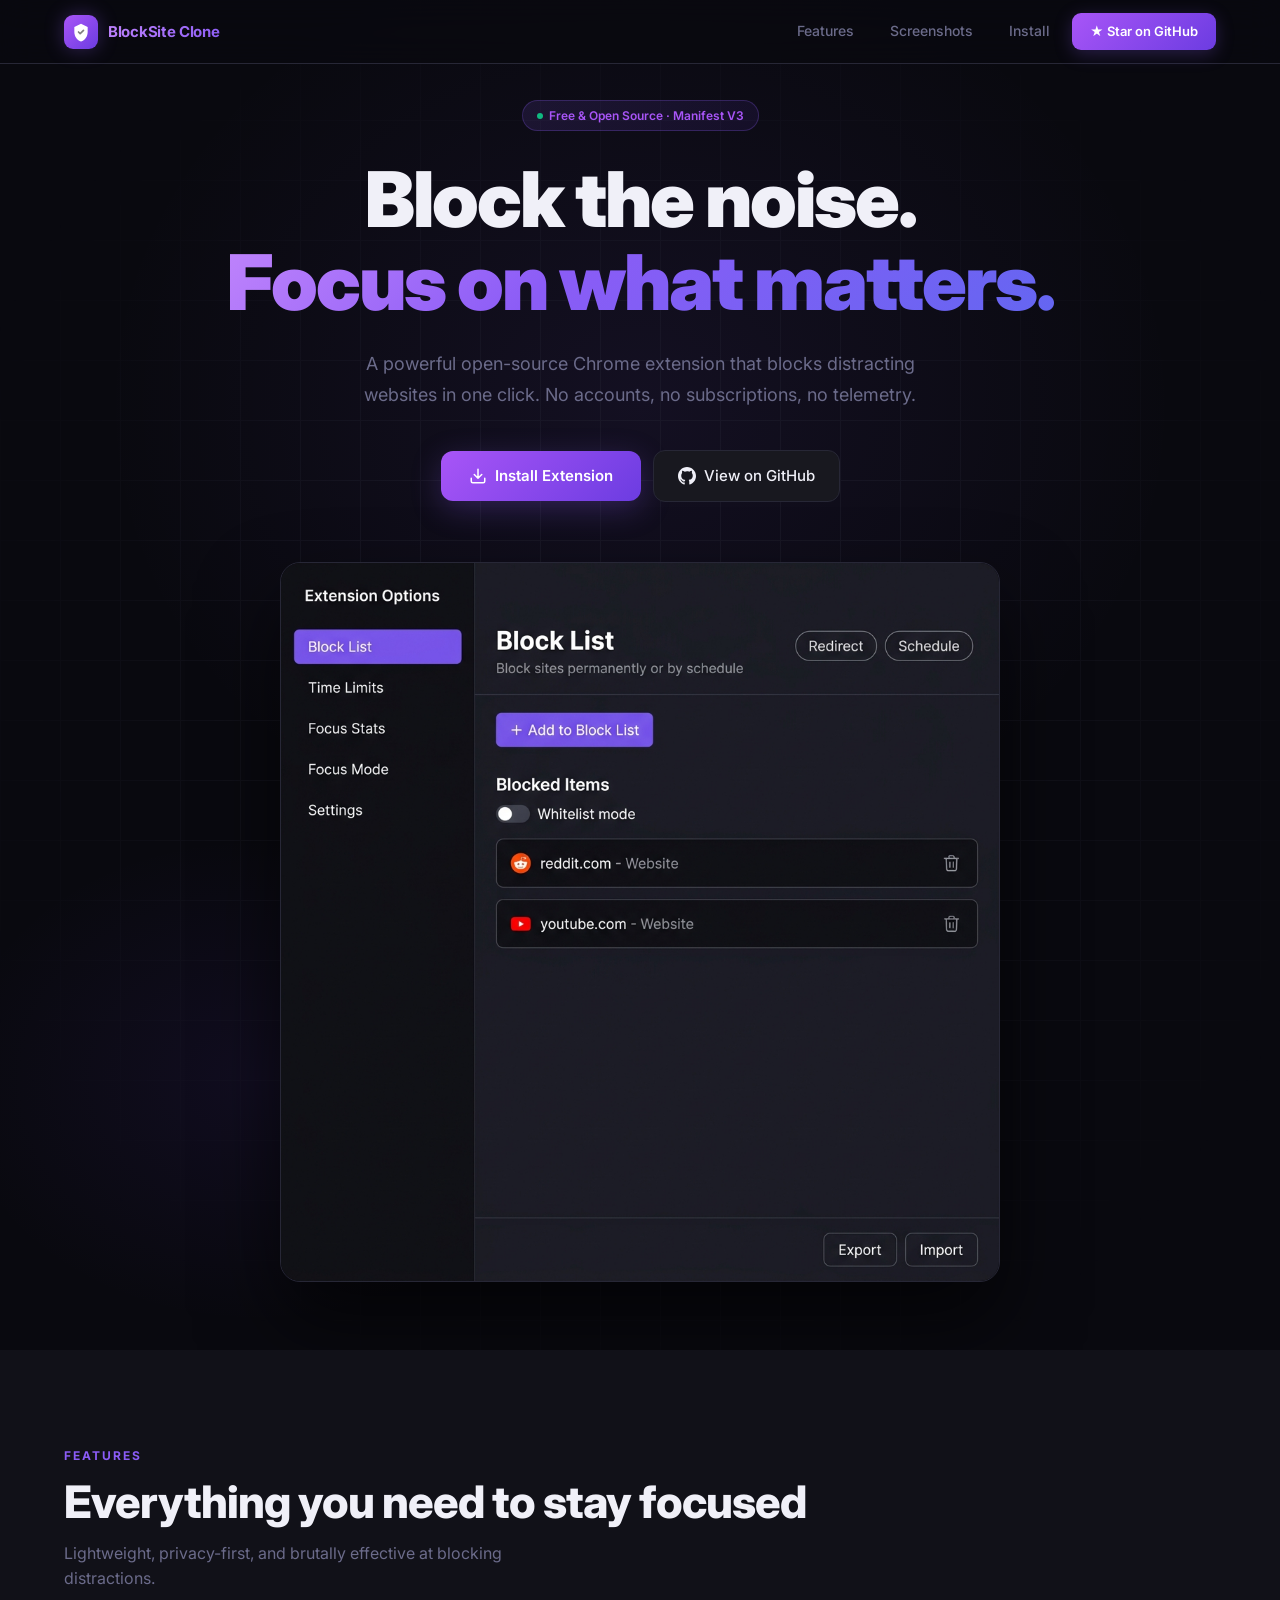
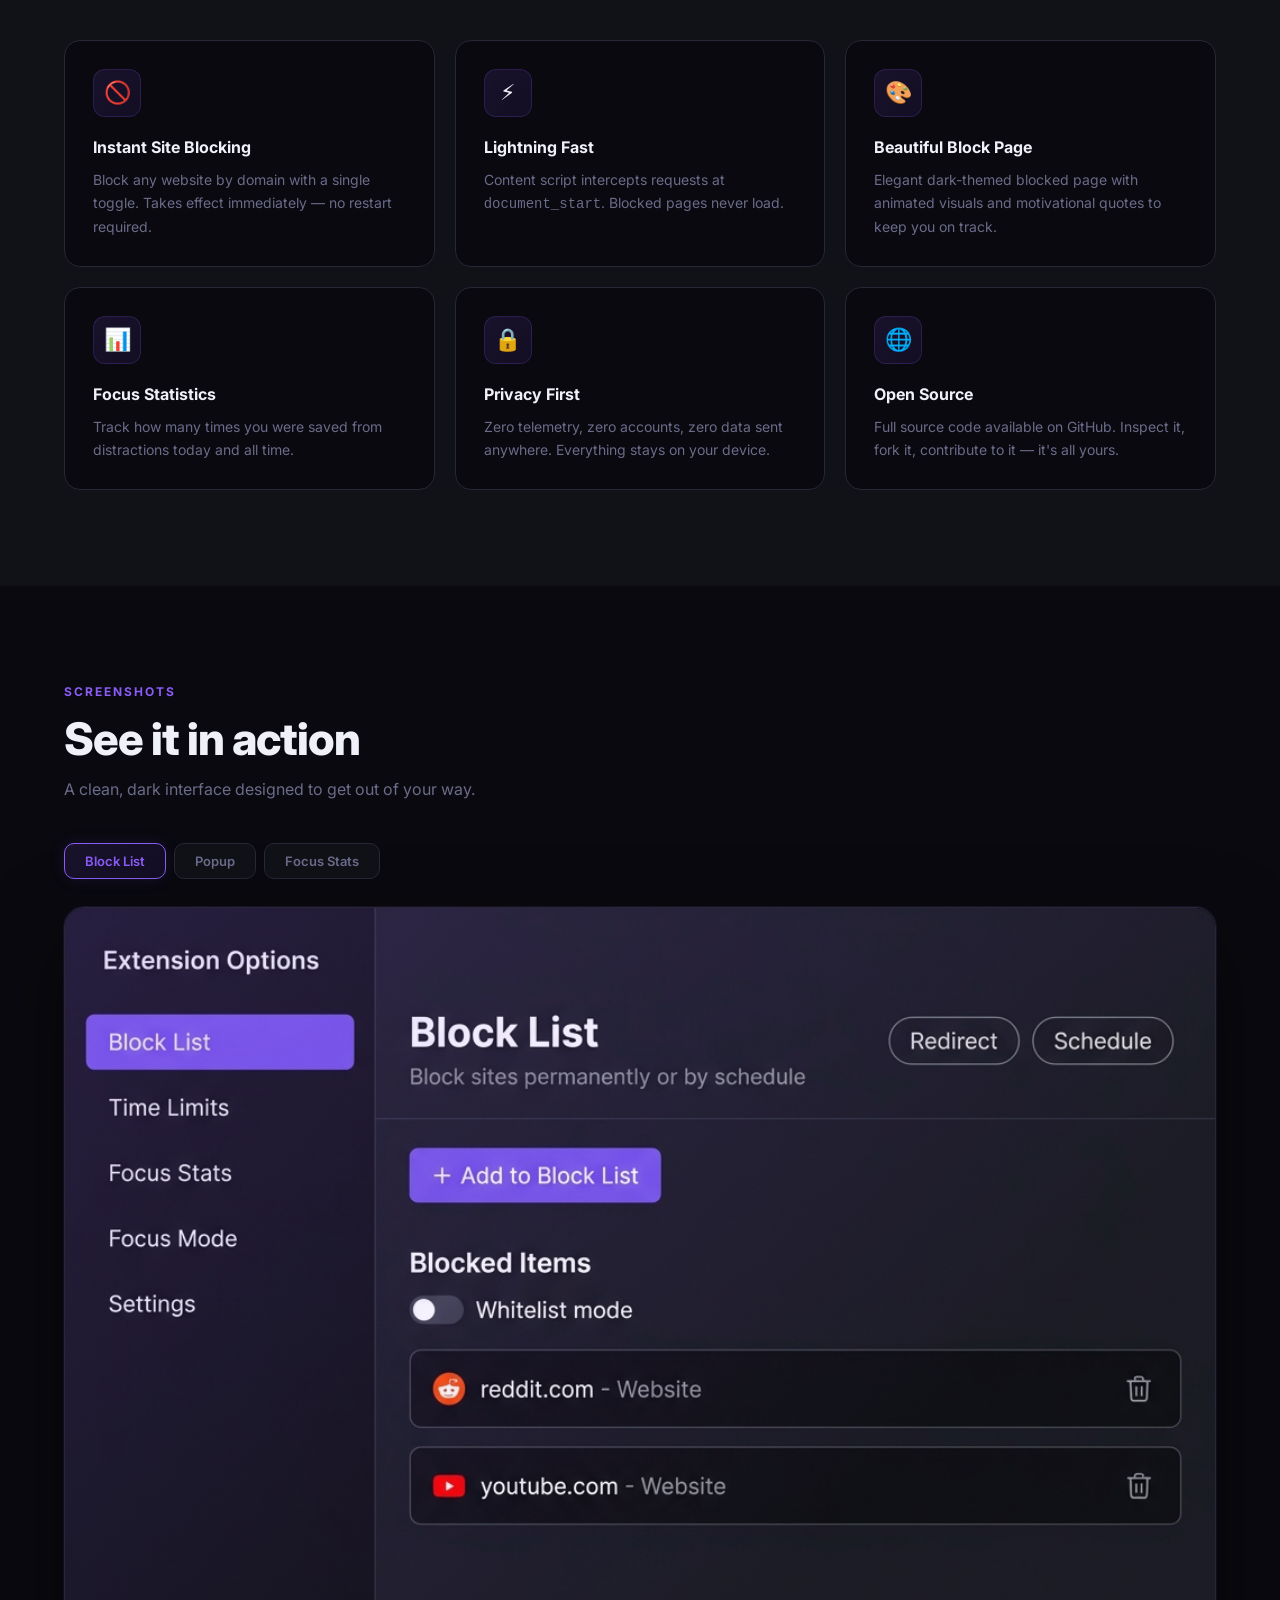
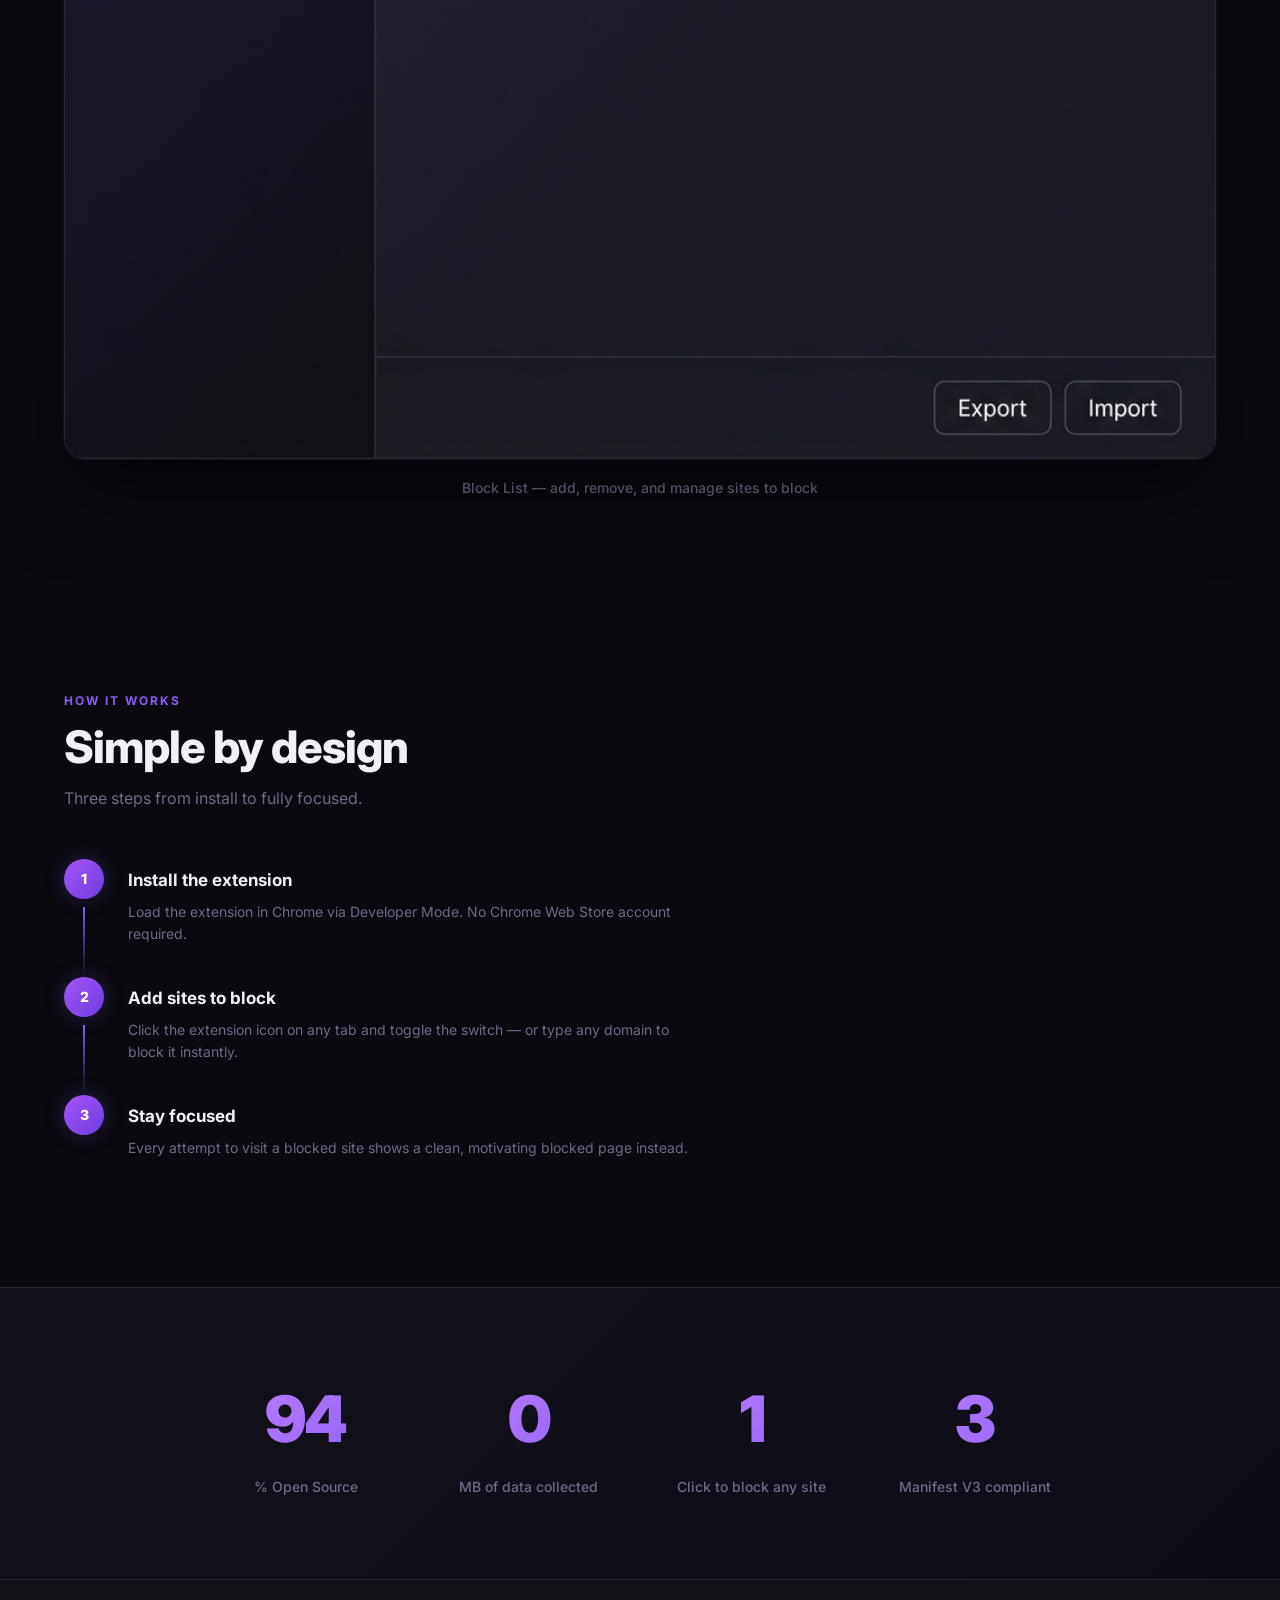
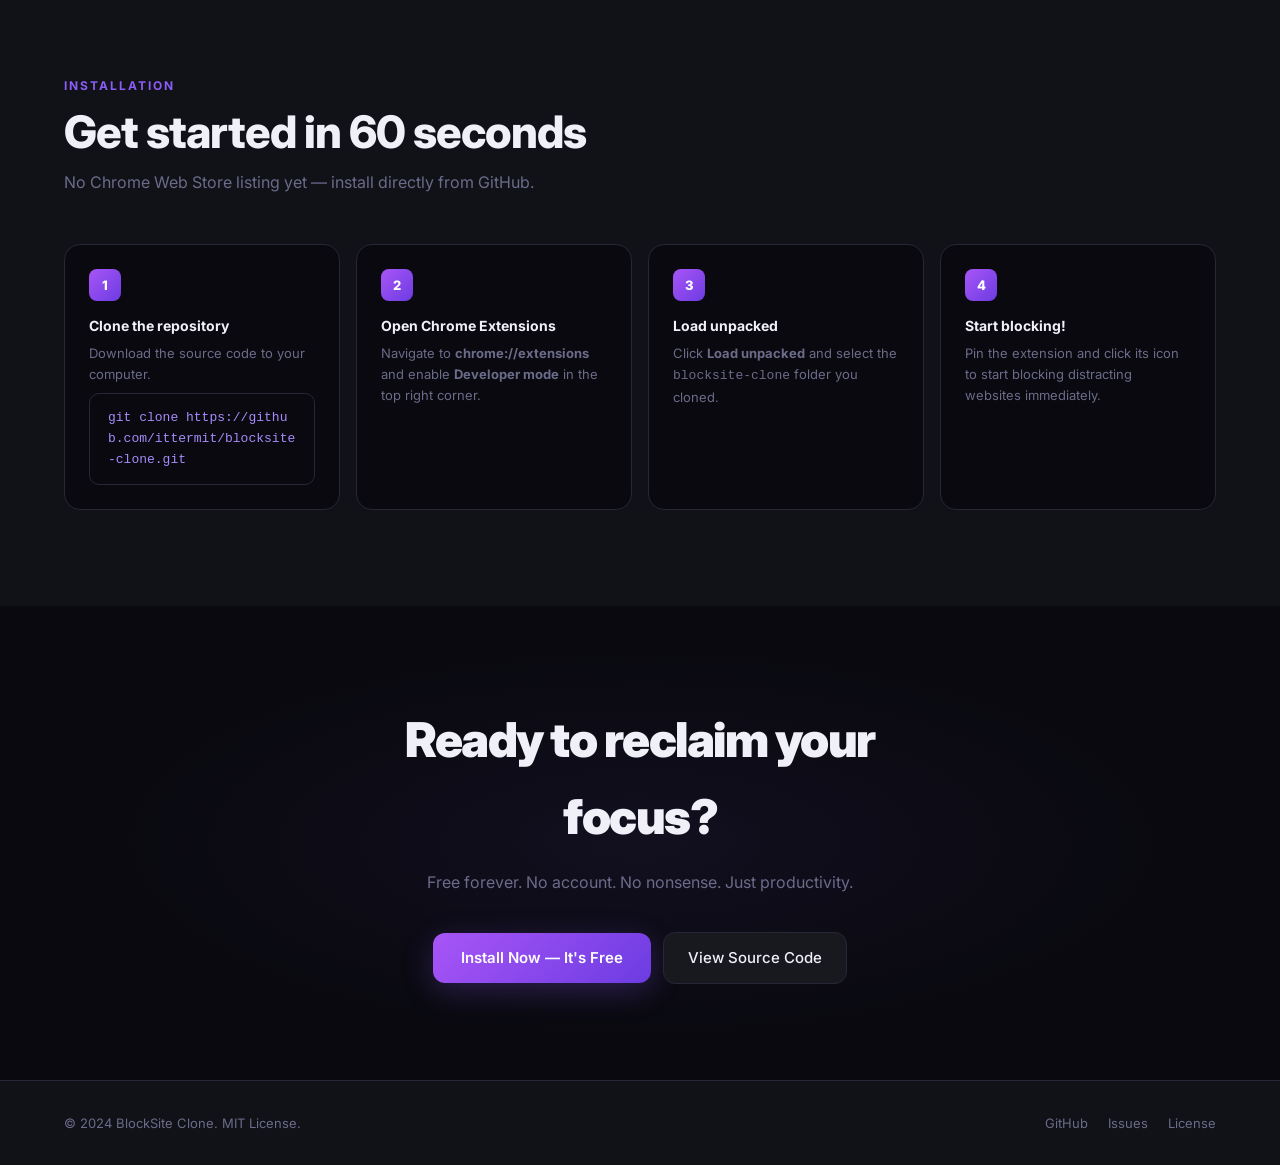
==== docs/index.html @ abb97d42 "feat: initial BlockSite clone — MVP extension + GitHub Pages landing" ====
<!DOCTYPE html>
<html lang="en">
<head>
  <meta charset="UTF-8" />
  <meta name="viewport" content="width=device-width, initial-scale=1.0" />

  <!-- SEO -->
  <title>BlockSite Clone — Free Open-Source Site Blocker for Chrome</title>
  <meta name="description" content="BlockSite Clone is a free, open-source Chrome extension that blocks distracting websites to boost your focus and productivity. No account needed." />
  <meta name="keywords" content="site blocker, chrome extension, productivity, block websites, focus, open source" />
  <meta name="author" content="blocksite-clone" />

  <!-- Open Graph -->
  <meta property="og:title" content="BlockSite Clone — Free Chrome Extension" />
  <meta property="og:description" content="Block distracting websites with one click. Free &amp; open-source Chrome extension." />
  <meta property="og:image" content="hero.png" />
  <meta property="og:type" content="website" />

  <!-- Fonts -->
  <link rel="preconnect" href="https://fonts.googleapis.com" />
  <link href="https://fonts.googleapis.com/css2?family=Inter:wght@300;400;500;600;700;800;900&display=swap" rel="stylesheet" />

  <style>
    /* ── Reset & Variables ──────────────────────────────── */
    *, *::before, *::after { box-sizing: border-box; margin: 0; padding: 0; }

    :root {
      --bg:       #09090f;
      --surface:  #111118;
      --surface2: #18181f;
      --border:   #272736;
      --accent:   #8b5cf6;
      --accent2:  #6C3CE1;
      --accent3:  #a855f7;
      --danger:   #f43f5e;
      --success:  #10b981;
      --text:     #f0f0f8;
      --muted:    #6b6b8a;
      --radius:   16px;
    }

    html { scroll-behavior: smooth; }

    body {
      font-family: 'Inter', system-ui, sans-serif;
      background: var(--bg);
      color: var(--text);
      line-height: 1.6;
      overflow-x: hidden;
    }

    /* ── Nav ────────────────────────────────────────────── */
    nav {
      position: fixed; top: 0; left: 0; right: 0; z-index: 100;
      display: flex; align-items: center; justify-content: space-between;
      padding: 0 5%;
      height: 64px;
      background: rgba(9, 9, 15, 0.8);
      backdrop-filter: blur(16px);
      border-bottom: 1px solid var(--border);
    }

    .nav-logo {
      display: flex; align-items: center; gap: 10px;
      text-decoration: none; color: var(--text);
    }

    .nav-logo-icon {
      width: 34px; height: 34px;
      background: linear-gradient(135deg, var(--accent3), var(--accent2));
      border-radius: 9px;
      display: flex; align-items: center; justify-content: center;
      box-shadow: 0 0 20px #8b5cf650;
    }

    .nav-logo span {
      font-size: 15px; font-weight: 700; letter-spacing: -0.3px;
      background: linear-gradient(135deg, #c084fc, #8b5cf6);
      -webkit-background-clip: text; -webkit-text-fill-color: transparent;
    }

    .nav-links { display: flex; align-items: center; gap: 8px; }

    .nav-link {
      color: var(--muted); text-decoration: none; font-size: 14px;
      font-weight: 500; padding: 7px 14px; border-radius: 8px;
      transition: color .2s, background .2s;
    }
    .nav-link:hover { color: var(--text); background: var(--surface2); }

    .nav-cta {
      background: linear-gradient(135deg, var(--accent3), var(--accent2));
      color: white; text-decoration: none; font-size: 13px;
      font-weight: 600; padding: 8px 18px; border-radius: 9px;
      transition: opacity .2s, transform .15s;
      box-shadow: 0 4px 18px #8b5cf640;
    }
    .nav-cta:hover { opacity: 0.85; transform: translateY(-1px); }

    /* ── Hero ───────────────────────────────────────────── */
    .hero {
      min-height: 100vh;
      display: flex; flex-direction: column;
      align-items: center; justify-content: center;
      text-align: center;
      padding: 100px 5% 60px;
      position: relative;
      overflow: hidden;
    }

    /* Radial glow bg */
    .hero::before {
      content: '';
      position: absolute; inset: 0;
      background:
        radial-gradient(ellipse 60% 50% at 50% 30%, #8b5cf615 0%, transparent 70%),
        radial-gradient(ellipse 40% 30% at 20% 80%, #6C3CE115 0%, transparent 60%);
      pointer-events: none;
    }

    /* Animated grid lines */
    .hero-grid {
      position: absolute; inset: 0; pointer-events: none;
      background-image:
        linear-gradient(var(--border) 1px, transparent 1px),
        linear-gradient(90deg, var(--border) 1px, transparent 1px);
      background-size: 60px 60px;
      mask-image: radial-gradient(ellipse at center, black 30%, transparent 80%);
      opacity: 0.35;
    }

    .hero-badge {
      display: inline-flex; align-items: center; gap: 6px;
      background: linear-gradient(135deg, #8b5cf620, #6C3CE118);
      border: 1px solid #8b5cf640;
      color: var(--accent3); font-size: 12px; font-weight: 600;
      padding: 5px 14px; border-radius: 20px;
      margin-bottom: 28px;
      animation: fadeUp .6s ease both;
    }
    .hero-badge .dot {
      width: 6px; height: 6px; background: var(--success);
      border-radius: 50%; animation: pulse 2s infinite;
    }

    @keyframes pulse {
      0%, 100% { opacity: 1; }
      50% { opacity: 0.3; }
    }

    .hero h1 {
      font-size: clamp(2.8rem, 6vw, 5rem);
      font-weight: 900; line-height: 1.08;
      letter-spacing: -2px;
      animation: fadeUp .6s .1s ease both;
    }

    .hero h1 .gradient {
      background: linear-gradient(135deg, #c084fc 0%, #8b5cf6 40%, #6366f1 100%);
      -webkit-background-clip: text; -webkit-text-fill-color: transparent;
    }

    .hero-sub {
      max-width: 560px; margin: 24px auto 0;
      font-size: 18px; color: var(--muted); font-weight: 400;
      line-height: 1.7;
      animation: fadeUp .6s .2s ease both;
    }

    .hero-actions {
      display: flex; align-items: center; gap: 12px;
      margin-top: 40px; flex-wrap: wrap; justify-content: center;
      animation: fadeUp .6s .3s ease both;
    }

    .btn-primary {
      display: inline-flex; align-items: center; gap: 8px;
      background: linear-gradient(135deg, var(--accent3), var(--accent2));
      color: white; text-decoration: none; font-size: 15px;
      font-weight: 600; padding: 13px 28px; border-radius: 12px;
      box-shadow: 0 8px 30px #8b5cf640;
      transition: transform .2s, box-shadow .2s, opacity .2s;
    }
    .btn-primary:hover {
      transform: translateY(-2px);
      box-shadow: 0 12px 40px #8b5cf655;
    }

    .btn-secondary {
      display: inline-flex; align-items: center; gap: 8px;
      background: var(--surface2); border: 1px solid var(--border);
      color: var(--text); text-decoration: none; font-size: 15px;
      font-weight: 500; padding: 13px 24px; border-radius: 12px;
      transition: border-color .2s, background .2s;
    }
    .btn-secondary:hover { border-color: var(--accent); background: #8b5cf610; }

    .hero-img-wrap {
      margin-top: 60px; position: relative;
      animation: fadeUp .7s .4s ease both;
      max-width: 720px; width: 100%;
    }

    .hero-img-glow {
      position: absolute; inset: -20px;
      background: radial-gradient(ellipse at center, #8b5cf625, transparent 70%);
      border-radius: 32px; filter: blur(20px);
    }

    .hero-img-wrap img {
      width: 100%; border-radius: 20px;
      border: 1px solid var(--border);
      position: relative; z-index: 1;
      box-shadow: 0 40px 80px rgba(0,0,0,0.6);
    }

    @keyframes fadeUp {
      from { opacity: 0; transform: translateY(20px); }
      to   { opacity: 1; transform: translateY(0); }
    }

    /* ── Section Base ───────────────────────────────────── */
    section { padding: 96px 5%; }
    .section-label {
      font-size: 12px; font-weight: 700; letter-spacing: 2px;
      text-transform: uppercase; color: var(--accent);
      margin-bottom: 12px;
    }
    .section-title {
      font-size: clamp(1.8rem, 3.5vw, 2.8rem);
      font-weight: 800; letter-spacing: -1px; line-height: 1.15;
    }
    .section-sub { font-size: 16px; color: var(--muted); margin-top: 12px; max-width: 520px; }

    /* ── Features ───────────────────────────────────────── */
    #features { background: var(--surface); }

    .features-grid {
      display: grid;
      grid-template-columns: repeat(auto-fit, minmax(280px, 1fr));
      gap: 20px; margin-top: 48px;
    }

    .feature-card {
      background: var(--bg);
      border: 1px solid var(--border);
      border-radius: var(--radius);
      padding: 28px;
      transition: border-color .3s, transform .2s, box-shadow .2s;
      cursor: default;
    }
    .feature-card:hover {
      border-color: var(--accent);
      transform: translateY(-4px);
      box-shadow: 0 16px 48px rgba(139, 92, 246, 0.12);
    }

    .feature-icon {
      width: 48px; height: 48px;
      background: linear-gradient(135deg, #8b5cf620, #6C3CE118);
      border: 1px solid #8b5cf630;
      border-radius: 12px;
      display: flex; align-items: center; justify-content: center;
      margin-bottom: 18px; font-size: 22px;
    }

    .feature-title { font-size: 16px; font-weight: 700; margin-bottom: 8px; }
    .feature-desc { font-size: 14px; color: var(--muted); line-height: 1.65; }

    /* ── How it works ───────────────────────────────────── */
    #how-it-works { background: var(--bg); }

    .steps { display: flex; flex-direction: column; gap: 0; margin-top: 48px; max-width: 640px; }

    .step {
      display: flex; gap: 24px; align-items: flex-start;
      padding-bottom: 32px; position: relative;
    }
    .step:not(:last-child)::after {
      content: '';
      position: absolute; left: 19px; top: 48px;
      width: 2px; bottom: 0;
      background: linear-gradient(to bottom, var(--accent), transparent);
    }

    .step-num {
      flex-shrink: 0;
      width: 40px; height: 40px;
      background: linear-gradient(135deg, var(--accent3), var(--accent2));
      border-radius: 50%;
      display: flex; align-items: center; justify-content: center;
      font-weight: 800; font-size: 14px; color: white;
      box-shadow: 0 0 20px #8b5cf640;
    }

    .step-content { padding-top: 8px; }
    .step-title { font-size: 17px; font-weight: 700; margin-bottom: 6px; }
    .step-desc { font-size: 14px; color: var(--muted); }

    /* ── Stats ──────────────────────────────────────────── */
    #stats {
      background: linear-gradient(135deg, #13111a, #0d0d18);
      border-top: 1px solid var(--border);
      border-bottom: 1px solid var(--border);
      padding: 80px 5%;
    }

    .stats-grid {
      display: grid; grid-template-columns: repeat(auto-fit, minmax(180px, 1fr));
      gap: 32px; max-width: 860px; margin: 0 auto; text-align: center;
    }

    .stat-num {
      font-size: clamp(2.5rem, 5vw, 4rem);
      font-weight: 900; letter-spacing: -2px;
      background: linear-gradient(135deg, #c084fc, #8b5cf6);
      -webkit-background-clip: text; -webkit-text-fill-color: transparent;
    }

    .stat-desc { font-size: 14px; color: var(--muted); margin-top: 6px; font-weight: 500; }

    /* ── Install ────────────────────────────────────────── */
    #install { background: var(--surface); }

    .install-steps {
      display: grid; grid-template-columns: repeat(auto-fit, minmax(220px, 1fr));
      gap: 16px; margin-top: 48px;
    }

    .install-card {
      background: var(--bg); border: 1px solid var(--border);
      border-radius: var(--radius); padding: 24px;
    }

    .install-num {
      display: inline-flex; align-items: center; justify-content: center;
      width: 32px; height: 32px;
      background: linear-gradient(135deg, var(--accent3), var(--accent2));
      border-radius: 8px; font-weight: 800; font-size: 13px;
      color: white; margin-bottom: 14px;
    }

    .install-title { font-size: 14px; font-weight: 700; margin-bottom: 6px; }
    .install-desc { font-size: 13px; color: var(--muted); line-height: 1.6; }

    .install-code {
      background: var(--bg); border: 1px solid var(--border);
      border-radius: 10px; padding: 14px 18px;
      font-family: 'Fira Code', 'Courier New', monospace;
      font-size: 13px; color: #a78bfa;
      margin-top: 8px; word-break: break-all;
    }

    /* ── CTA ────────────────────────────────────────────── */
    #cta {
      padding: 96px 5%;
      text-align: center;
      background: var(--bg);
      position: relative; overflow: hidden;
    }
    #cta::before {
      content: '';
      position: absolute; inset: 0;
      background: radial-gradient(ellipse 60% 60% at 50% 50%, #8b5cf612 0%, transparent 70%);
    }

    .cta-box {
      max-width: 600px; margin: 0 auto; position: relative;
    }

    .cta-box h2 {
      font-size: clamp(2rem, 4vw, 3rem);
      font-weight: 900; letter-spacing: -1.5px;
    }
    .cta-box p { font-size: 16px; color: var(--muted); margin-top: 14px; }
    .cta-box .hero-actions { margin-top: 36px; }

    /* ── Footer ─────────────────────────────────────────── */
    footer {
      background: var(--surface);
      border-top: 1px solid var(--border);
      padding: 32px 5%;
      display: flex; align-items: center; justify-content: space-between;
      flex-wrap: wrap; gap: 12px;
      font-size: 13px; color: var(--muted);
    }

    footer a { color: var(--muted); text-decoration: none; transition: color .2s; }
    footer a:hover { color: var(--accent); }

    .footer-links { display: flex; gap: 20px; }

    /* ── Screenshots ─────────────────────────────────────── */
    #screenshots { background: var(--bg); }

    .screenshots-tabs {
      display: flex; gap: 8px; margin-top: 40px; flex-wrap: wrap;
    }

    .tab-btn {
      background: var(--surface); border: 1px solid var(--border);
      color: var(--muted); font-size: 13px; font-weight: 600;
      padding: 9px 20px; border-radius: 10px;
      cursor: pointer; transition: all .2s; font-family: inherit;
    }
    .tab-btn:hover { border-color: var(--accent); color: var(--text); }
    .tab-btn.active {
      background: linear-gradient(135deg, #8b5cf620, #6C3CE118);
      border-color: var(--accent); color: var(--accent);
      box-shadow: 0 0 16px #8b5cf620;
    }

    .screenshots-viewer {
      margin-top: 28px; position: relative;
    }

    .screenshot-slide {
      display: none;
      animation: fadeIn .35s ease;
    }
    .screenshot-slide.active { display: block; }

    @keyframes fadeIn {
      from { opacity: 0; transform: scale(0.98); }
      to   { opacity: 1; transform: scale(1); }
    }

    .screenshot-frame {
      position: relative; border-radius: 20px;
      border: 1px solid var(--border);
      overflow: hidden;
      box-shadow: 0 32px 80px rgba(0,0,0,0.5), 0 0 0 1px #8b5cf620;
    }
    .screenshot-frame::before {
      content: '';
      position: absolute; inset: -1px;
      border-radius: 21px;
      background: linear-gradient(135deg, #8b5cf630, transparent 60%);
      pointer-events: none; z-index: 2;
    }
    .screenshot-frame img {
      width: 100%; display: block; border-radius: 20px;
    }

    .screenshot-caption {
      text-align: center; margin-top: 18px;
      font-size: 14px; color: var(--muted); font-weight: 500;
    }

    .screenshots-glow {
      position: absolute; inset: -40px;
      background: radial-gradient(ellipse at center, #8b5cf618, transparent 65%);
      pointer-events: none; border-radius: 40px; filter: blur(30px);
      z-index: -1;
    }

    /* ── Responsive ─────────────────────────────────────── */
    @media (max-width: 640px) {
      nav { padding: 0 4%; }
      .nav-links .nav-link { display: none; }
      section { padding: 64px 4%; }
    }
  </style>
</head>
<body>

  <!-- Navigation -->
  <nav>
    <a class="nav-logo" href="#">
      <div class="nav-logo-icon">
        <svg width="20" height="20" viewBox="0 0 24 24" fill="none">
          <path d="M12 2L4 6v6c0 5.25 3.5 10.15 8 11.35C16.5 22.15 20 17.25 20 12V6L12 2z" fill="white"/>
          <path d="M9 12l2 2 4-4" stroke="rgba(0,0,0,0.5)" stroke-width="2" stroke-linecap="round" stroke-linejoin="round"/>
        </svg>
      </div>
      <span>BlockSite Clone</span>
    </a>
    <div class="nav-links">
      <a class="nav-link" href="#features">Features</a>
      <a class="nav-link" href="#screenshots">Screenshots</a>
      <a class="nav-link" href="#install">Install</a>
      <a class="nav-cta" href="https://github.com/ittermit/blocksite-clone" target="_blank">
        ★ Star on GitHub
      </a>
    </div>
  </nav>

  <!-- Hero -->
  <section class="hero" id="home">
    <div class="hero-grid"></div>

    <div class="hero-badge">
      <span class="dot"></span>
      Free & Open Source · Manifest V3
    </div>

    <h1>
      Block the noise.<br/>
      <span class="gradient">Focus on what matters.</span>
    </h1>

    <p class="hero-sub">
      A powerful open-source Chrome extension that blocks distracting websites in one click.
      No accounts, no subscriptions, no telemetry.
    </p>

    <div class="hero-actions">
      <a class="btn-primary" href="#install">
        <svg width="18" height="18" viewBox="0 0 24 24" fill="none">
          <path d="M21 15v4a2 2 0 01-2 2H5a2 2 0 01-2-2v-4M7 10l5 5 5-5M12 15V3" stroke="currentColor" stroke-width="2" stroke-linecap="round" stroke-linejoin="round"/>
        </svg>
        Install Extension
      </a>
      <a class="btn-secondary" href="https://github.com/ittermit/blocksite-clone" target="_blank">
        <svg width="18" height="18" viewBox="0 0 24 24" fill="currentColor">
          <path d="M12 0C5.374 0 0 5.373 0 12c0 5.302 3.438 9.8 8.207 11.387.599.111.793-.261.793-.577v-2.234c-3.338.726-4.033-1.416-4.033-1.416-.546-1.387-1.333-1.756-1.333-1.756-1.089-.745.083-.729.083-.729 1.205.084 1.839 1.237 1.839 1.237 1.07 1.834 2.807 1.304 3.492.997.107-.775.418-1.305.762-1.604-2.665-.305-5.467-1.334-5.467-5.931 0-1.311.469-2.381 1.236-3.221-.124-.303-.535-1.524.117-3.176 0 0 1.008-.322 3.301 1.23A11.509 11.509 0 0112 5.803c1.02.005 2.047.138 3.006.404 2.291-1.552 3.297-1.23 3.297-1.23.653 1.653.242 2.874.118 3.176.77.84 1.235 1.911 1.235 3.221 0 4.609-2.807 5.624-5.479 5.921.43.372.823 1.102.823 2.222v3.293c0 .319.192.694.801.576C20.566 21.797 24 17.3 24 12c0-6.627-5.373-12-12-12z"/>
        </svg>
        View on GitHub
      </a>
    </div>

    <div class="hero-img-wrap">
      <div class="hero-img-glow"></div>
      <img src="screenshot_blocklist.png" alt="BlockSite Clone block list UI screenshot" />
    </div>
  </section>

  <!-- Features -->
  <section id="features">
    <div class="section-label">Features</div>
    <h2 class="section-title">Everything you need to stay focused</h2>
    <p class="section-sub">Lightweight, privacy-first, and brutally effective at blocking distractions.</p>

    <div class="features-grid">
      <div class="feature-card">
        <div class="feature-icon">🚫</div>
        <div class="feature-title">Instant Site Blocking</div>
        <div class="feature-desc">Block any website by domain with a single toggle. Takes effect immediately — no restart required.</div>
      </div>
      <div class="feature-card">
        <div class="feature-icon">⚡</div>
        <div class="feature-title">Lightning Fast</div>
        <div class="feature-desc">Content script intercepts requests at <code>document_start</code>. Blocked pages never load.</div>
      </div>
      <div class="feature-card">
        <div class="feature-icon">🎨</div>
        <div class="feature-title">Beautiful Block Page</div>
        <div class="feature-desc">Elegant dark-themed blocked page with animated visuals and motivational quotes to keep you on track.</div>
      </div>
      <div class="feature-card">
        <div class="feature-icon">📊</div>
        <div class="feature-title">Focus Statistics</div>
        <div class="feature-desc">Track how many times you were saved from distractions today and all time.</div>
      </div>
      <div class="feature-card">
        <div class="feature-icon">🔒</div>
        <div class="feature-title">Privacy First</div>
        <div class="feature-desc">Zero telemetry, zero accounts, zero data sent anywhere. Everything stays on your device.</div>
      </div>
      <div class="feature-card">
        <div class="feature-icon">🌐</div>
        <div class="feature-title">Open Source</div>
        <div class="feature-desc">Full source code available on GitHub. Inspect it, fork it, contribute to it — it's all yours.</div>
      </div>
    </div>
  </section>

  <!-- Screenshots -->
  <section id="screenshots">
    <div class="section-label">Screenshots</div>
    <h2 class="section-title">See it in action</h2>
    <p class="section-sub">A clean, dark interface designed to get out of your way.</p>

    <div class="screenshots-tabs">
      <button class="tab-btn active" data-tab="blocklist">Block List</button>
      <button class="tab-btn" data-tab="popup">Popup</button>
      <button class="tab-btn" data-tab="stats">Focus Stats</button>
    </div>

    <div class="screenshots-viewer">
      <div class="screenshots-glow"></div>

      <div class="screenshot-slide active" id="tab-blocklist">
        <div class="screenshot-frame">
          <img src="screenshot_blocklist.png" alt="Block List page — manage blocked websites" />
        </div>
        <p class="screenshot-caption">Block List — add, remove, and manage sites to block</p>
      </div>

      <div class="screenshot-slide" id="tab-popup">
        <div class="screenshot-frame">
          <img src="screenshot_popup.png" alt="Extension popup — quick toggle for current site" />
        </div>
        <p class="screenshot-caption">Popup — instantly block or unblock the current site</p>
      </div>

      <div class="screenshot-slide" id="tab-stats">
        <div class="screenshot-frame">
          <img src="screenshot_stats.png" alt="Focus Stats — see blocked attempts over time" />
        </div>
        <p class="screenshot-caption">Focus Stats — track how many distractions you've avoided</p>
      </div>
    </div>
  </section>

  <!-- How it works -->
  <section id="how-it-works">
    <div class="section-label">How it works</div>
    <h2 class="section-title">Simple by design</h2>
    <p class="section-sub">Three steps from install to fully focused.</p>

    <div class="steps">
      <div class="step">
        <div class="step-num">1</div>
        <div class="step-content">
          <div class="step-title">Install the extension</div>
          <div class="step-desc">Load the extension in Chrome via Developer Mode. No Chrome Web Store account required.</div>
        </div>
      </div>
      <div class="step">
        <div class="step-num">2</div>
        <div class="step-content">
          <div class="step-title">Add sites to block</div>
          <div class="step-desc">Click the extension icon on any tab and toggle the switch — or type any domain to block it instantly.</div>
        </div>
      </div>
      <div class="step">
        <div class="step-num">3</div>
        <div class="step-content">
          <div class="step-title">Stay focused</div>
          <div class="step-desc">Every attempt to visit a blocked site shows a clean, motivating blocked page instead.</div>
        </div>
      </div>
    </div>
  </section>

  <!-- Stats -->
  <section id="stats">
    <div class="stats-grid">
      <div>
        <div class="stat-num" data-target="100">0</div>
        <div class="stat-desc">% Open Source</div>
      </div>
      <div>
        <div class="stat-num" data-target="0">0</div>
        <div class="stat-desc">MB of data collected</div>
      </div>
      <div>
        <div class="stat-num" data-target="1">0</div>
        <div class="stat-desc">Click to block any site</div>
      </div>
      <div>
        <div class="stat-num" data-target="3">0</div>
        <div class="stat-desc">Manifest V3 compliant</div>
      </div>
    </div>
  </section>

  <!-- Install -->
  <section id="install">
    <div class="section-label">Installation</div>
    <h2 class="section-title">Get started in 60 seconds</h2>
    <p class="section-sub">No Chrome Web Store listing yet — install directly from GitHub.</p>

    <div class="install-steps">
      <div class="install-card">
        <div class="install-num">1</div>
        <div class="install-title">Clone the repository</div>
        <div class="install-desc">Download the source code to your computer.</div>
        <div class="install-code">git clone https://github.com/ittermit/blocksite-clone.git</div>
      </div>
      <div class="install-card">
        <div class="install-num">2</div>
        <div class="install-title">Open Chrome Extensions</div>
        <div class="install-desc">Navigate to <strong>chrome://extensions</strong> and enable <strong>Developer mode</strong> in the top right corner.</div>
      </div>
      <div class="install-card">
        <div class="install-num">3</div>
        <div class="install-title">Load unpacked</div>
        <div class="install-desc">Click <strong>Load unpacked</strong> and select the <code>blocksite-clone</code> folder you cloned.</div>
      </div>
      <div class="install-card">
        <div class="install-num">4</div>
        <div class="install-title">Start blocking!</div>
        <div class="install-desc">Pin the extension and click its icon to start blocking distracting websites immediately.</div>
      </div>
    </div>
  </section>

  <!-- CTA -->
  <section id="cta">
    <div class="cta-box">
      <h2>Ready to reclaim your focus?</h2>
      <p>Free forever. No account. No nonsense. Just productivity.</p>
      <div class="hero-actions">
        <a class="btn-primary" href="#install">Install Now — It's Free</a>
        <a class="btn-secondary" href="https://github.com/ittermit/blocksite-clone" target="_blank">
          View Source Code
        </a>
      </div>
    </div>
  </section>

  <!-- Footer -->
  <footer>
    <span>© 2024 BlockSite Clone. MIT License.</span>
    <div class="footer-links">
      <a href="https://github.com/ittermit/blocksite-clone" target="_blank">GitHub</a>
      <a href="https://github.com/ittermit/blocksite-clone/issues" target="_blank">Issues</a>
      <a href="https://github.com/ittermit/blocksite-clone/blob/main/LICENSE" target="_blank">License</a>
    </div>
  </footer>

  <script>
    // ── Animate stat counters on scroll ─────────────────
    const observer = new IntersectionObserver(entries => {
      entries.forEach(entry => {
        if (!entry.isIntersecting) return;
        entry.target.querySelectorAll('[data-target]').forEach(el => {
          const target = +el.dataset.target;
          const duration = 1200;
          const start = performance.now();
          const tick = now => {
            const p = Math.min((now - start) / duration, 1);
            const ease = 1 - Math.pow(1 - p, 3);
            el.textContent = Math.round(ease * target);
            if (p < 1) requestAnimationFrame(tick);
          };
          requestAnimationFrame(tick);
        });
        observer.unobserve(entry.target);
      });
    }, { threshold: 0.3 });

    const statsSection = document.getElementById('stats');
    if (statsSection) observer.observe(statsSection);

    // ── Reveal animations on scroll ──────────────────────
    const revealObserver = new IntersectionObserver(entries => {
      entries.forEach(e => {
        if (e.isIntersecting) {
          e.target.style.opacity = '1';
          e.target.style.transform = 'translateY(0)';
        }
      });
    }, { threshold: 0.1 });

    document.querySelectorAll('.feature-card, .install-card, .step').forEach(el => {
      el.style.cssText += 'opacity:0; transform:translateY(24px); transition: opacity .5s ease, transform .5s ease;';
      revealObserver.observe(el);
    });

    // ── Screenshot tabs ──────────────────────────────────
    document.querySelectorAll('.tab-btn').forEach(btn => {
      btn.addEventListener('click', () => {
        document.querySelectorAll('.tab-btn').forEach(b => b.classList.remove('active'));
        document.querySelectorAll('.screenshot-slide').forEach(s => s.classList.remove('active'));
        btn.classList.add('active');
        document.getElementById('tab-' + btn.dataset.tab).classList.add('active');
      });
    });
  </script>
</body>
</html>
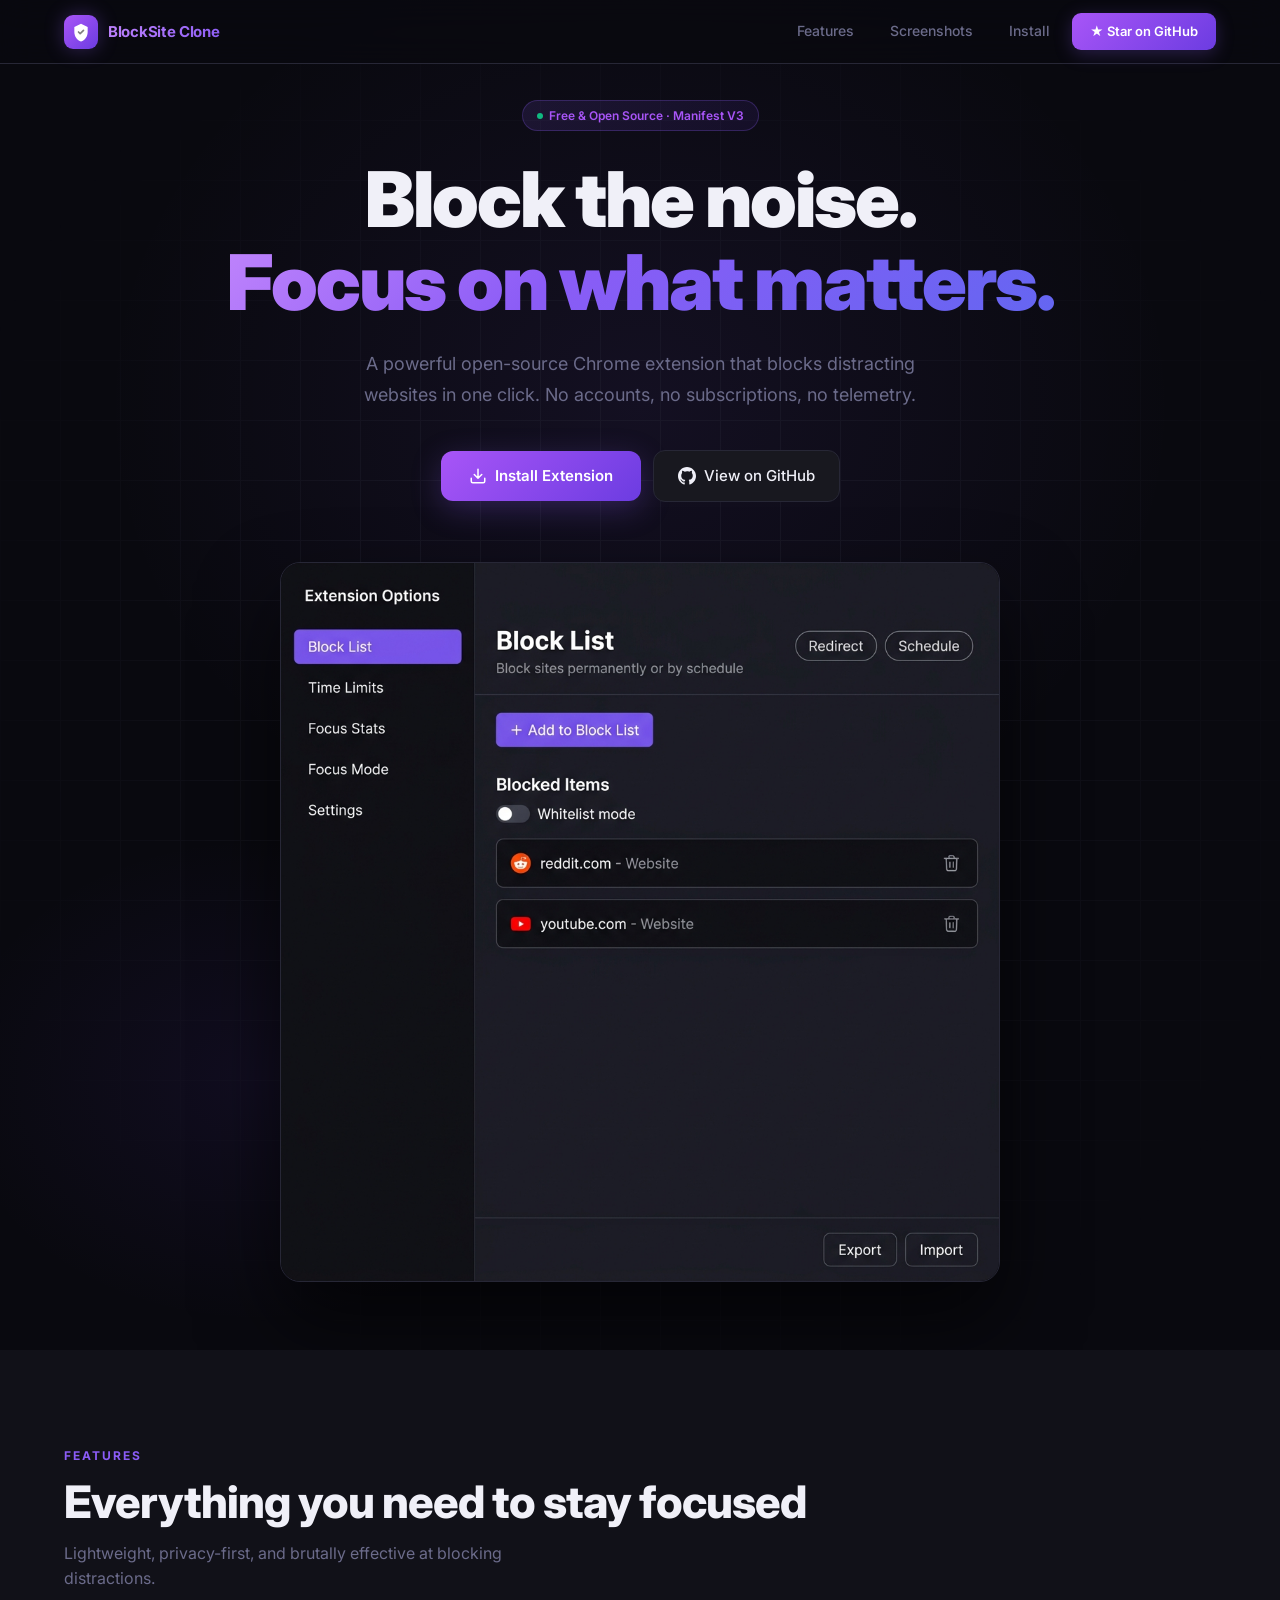
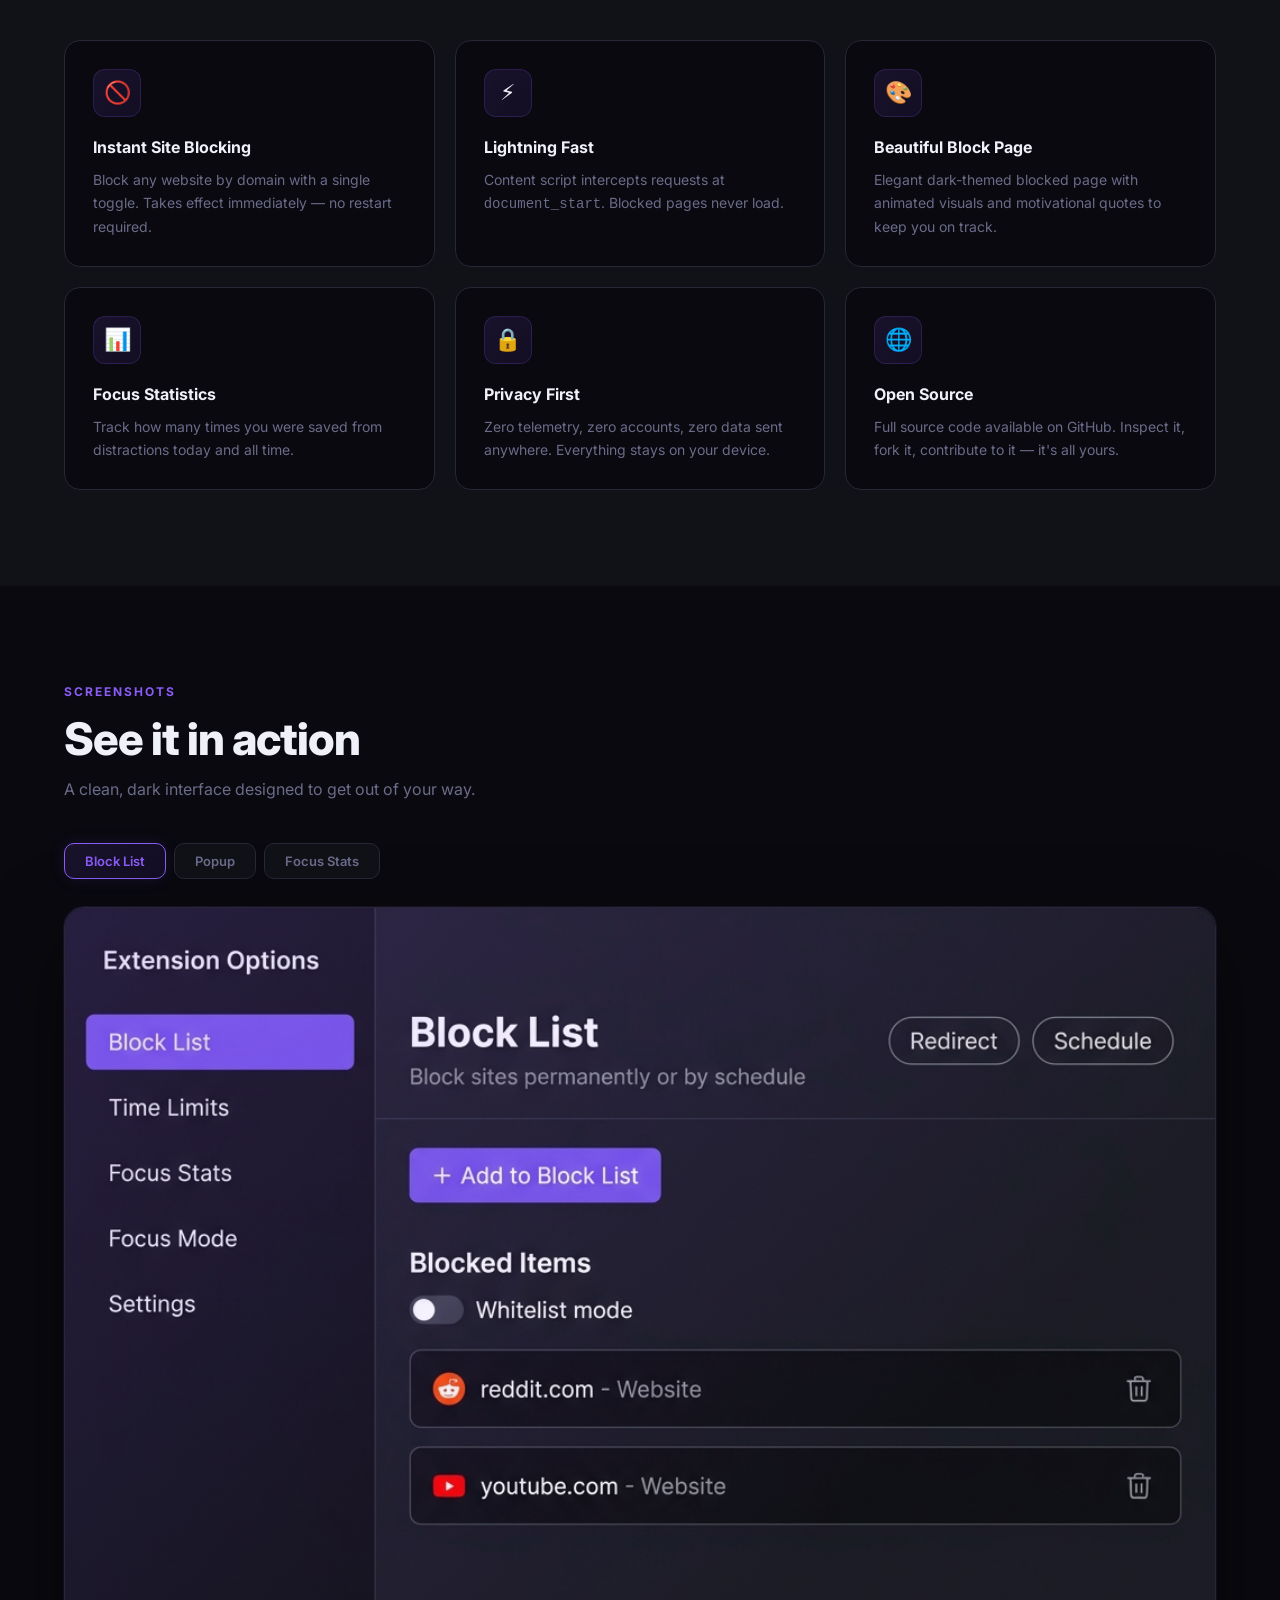
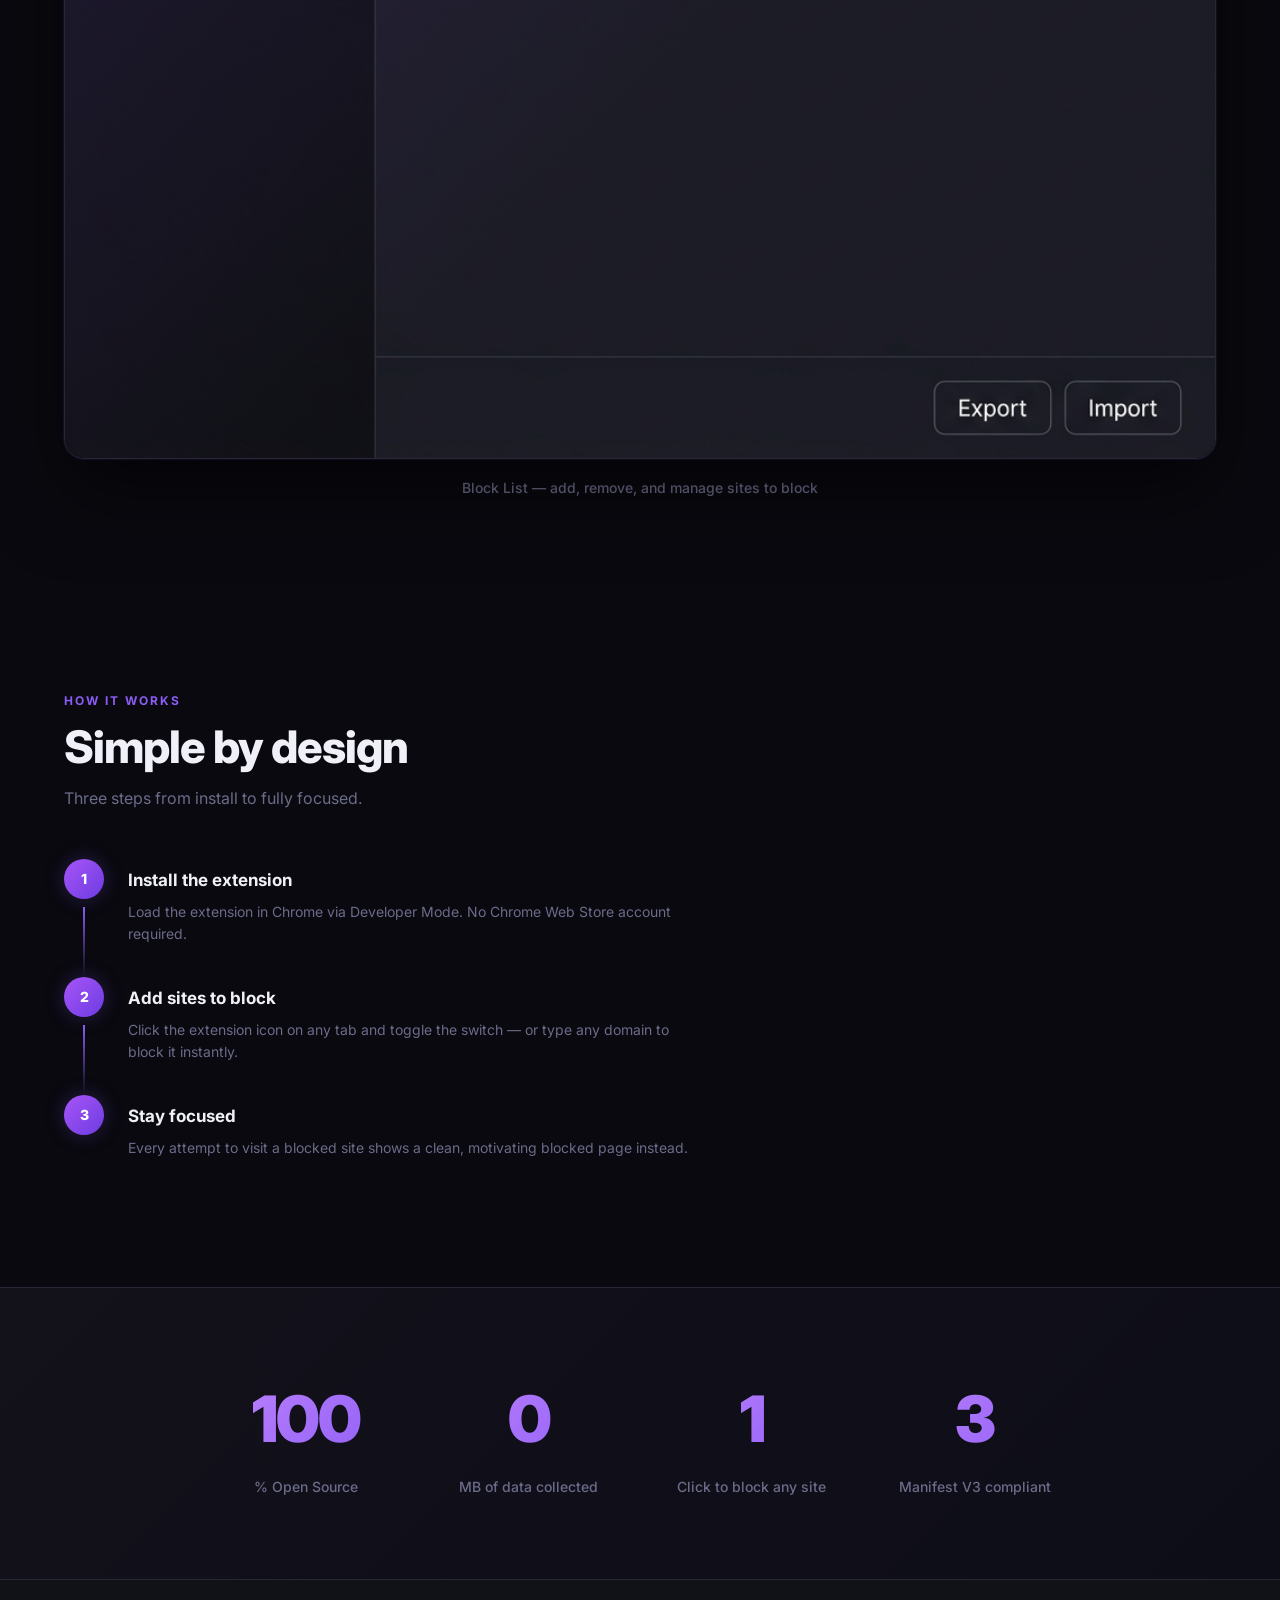
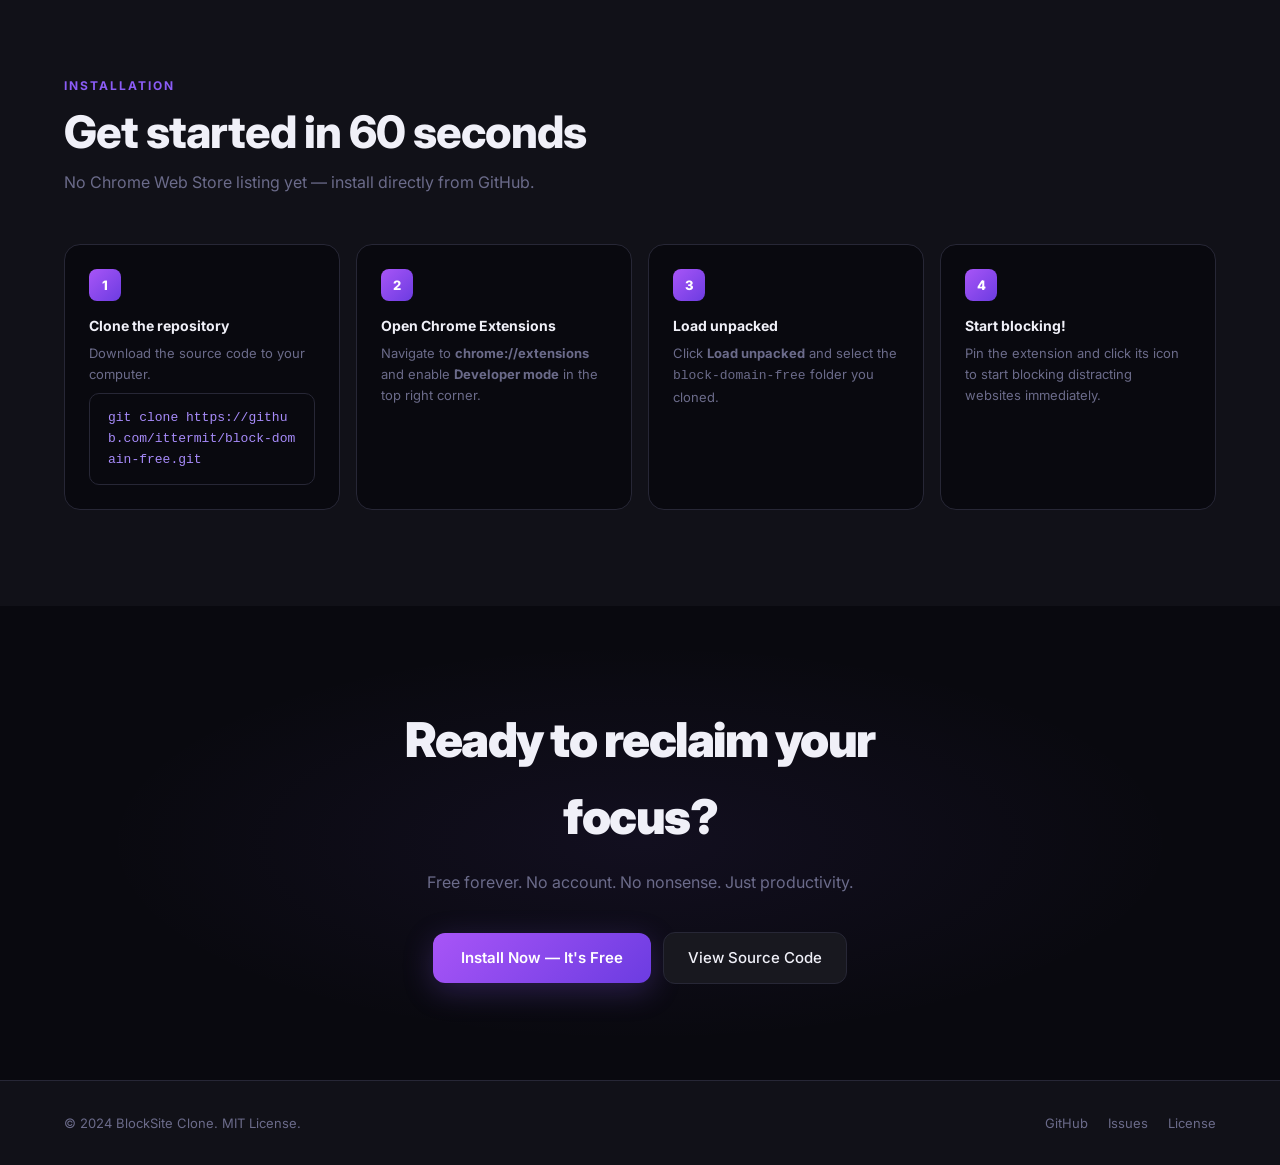
==== commit 9e136167: "chore: rename repo to block-domain-free, update all links" ====
--- a/docs/index.html
+++ b/docs/index.html
@@ -8,7 +8,7 @@
   <title>BlockSite Clone — Free Open-Source Site Blocker for Chrome</title>
   <meta name="description" content="BlockSite Clone is a free, open-source Chrome extension that blocks distracting websites to boost your focus and productivity. No account needed." />
   <meta name="keywords" content="site blocker, chrome extension, productivity, block websites, focus, open source" />
-  <meta name="author" content="blocksite-clone" />
+  <meta name="author" content="block-domain-free" />
 
   <!-- Open Graph -->
   <meta property="og:title" content="BlockSite Clone — Free Chrome Extension" />
@@ -479,7 +479,7 @@
       <a class="nav-link" href="#features">Features</a>
       <a class="nav-link" href="#screenshots">Screenshots</a>
       <a class="nav-link" href="#install">Install</a>
-      <a class="nav-cta" href="https://github.com/ittermit/blocksite-clone" target="_blank">
+      <a class="nav-cta" href="https://github.com/ittermit/block-domain-free" target="_blank">
         ★ Star on GitHub
       </a>
     </div>
@@ -511,7 +511,7 @@
         </svg>
         Install Extension
       </a>
-      <a class="btn-secondary" href="https://github.com/ittermit/blocksite-clone" target="_blank">
+      <a class="btn-secondary" href="https://github.com/ittermit/block-domain-free" target="_blank">
         <svg width="18" height="18" viewBox="0 0 24 24" fill="currentColor">
           <path d="M12 0C5.374 0 0 5.373 0 12c0 5.302 3.438 9.8 8.207 11.387.599.111.793-.261.793-.577v-2.234c-3.338.726-4.033-1.416-4.033-1.416-.546-1.387-1.333-1.756-1.333-1.756-1.089-.745.083-.729.083-.729 1.205.084 1.839 1.237 1.839 1.237 1.07 1.834 2.807 1.304 3.492.997.107-.775.418-1.305.762-1.604-2.665-.305-5.467-1.334-5.467-5.931 0-1.311.469-2.381 1.236-3.221-.124-.303-.535-1.524.117-3.176 0 0 1.008-.322 3.301 1.23A11.509 11.509 0 0112 5.803c1.02.005 2.047.138 3.006.404 2.291-1.552 3.297-1.23 3.297-1.23.653 1.653.242 2.874.118 3.176.77.84 1.235 1.911 1.235 3.221 0 4.609-2.807 5.624-5.479 5.921.43.372.823 1.102.823 2.222v3.293c0 .319.192.694.801.576C20.566 21.797 24 17.3 24 12c0-6.627-5.373-12-12-12z"/>
         </svg>
@@ -667,7 +667,7 @@
         <div class="install-num">1</div>
         <div class="install-title">Clone the repository</div>
         <div class="install-desc">Download the source code to your computer.</div>
-        <div class="install-code">git clone https://github.com/ittermit/blocksite-clone.git</div>
+        <div class="install-code">git clone https://github.com/ittermit/block-domain-free.git</div>
       </div>
       <div class="install-card">
         <div class="install-num">2</div>
@@ -677,7 +677,7 @@
       <div class="install-card">
         <div class="install-num">3</div>
         <div class="install-title">Load unpacked</div>
-        <div class="install-desc">Click <strong>Load unpacked</strong> and select the <code>blocksite-clone</code> folder you cloned.</div>
+        <div class="install-desc">Click <strong>Load unpacked</strong> and select the <code>block-domain-free</code> folder you cloned.</div>
       </div>
       <div class="install-card">
         <div class="install-num">4</div>
@@ -694,7 +694,7 @@
       <p>Free forever. No account. No nonsense. Just productivity.</p>
       <div class="hero-actions">
         <a class="btn-primary" href="#install">Install Now — It's Free</a>
-        <a class="btn-secondary" href="https://github.com/ittermit/blocksite-clone" target="_blank">
+        <a class="btn-secondary" href="https://github.com/ittermit/block-domain-free" target="_blank">
           View Source Code
         </a>
       </div>
@@ -705,9 +705,9 @@
   <footer>
     <span>© 2024 BlockSite Clone. MIT License.</span>
     <div class="footer-links">
-      <a href="https://github.com/ittermit/blocksite-clone" target="_blank">GitHub</a>
-      <a href="https://github.com/ittermit/blocksite-clone/issues" target="_blank">Issues</a>
-      <a href="https://github.com/ittermit/blocksite-clone/blob/main/LICENSE" target="_blank">License</a>
+      <a href="https://github.com/ittermit/block-domain-free" target="_blank">GitHub</a>
+      <a href="https://github.com/ittermit/block-domain-free/issues" target="_blank">Issues</a>
+      <a href="https://github.com/ittermit/block-domain-free/blob/main/LICENSE" target="_blank">License</a>
     </div>
   </footer>
 
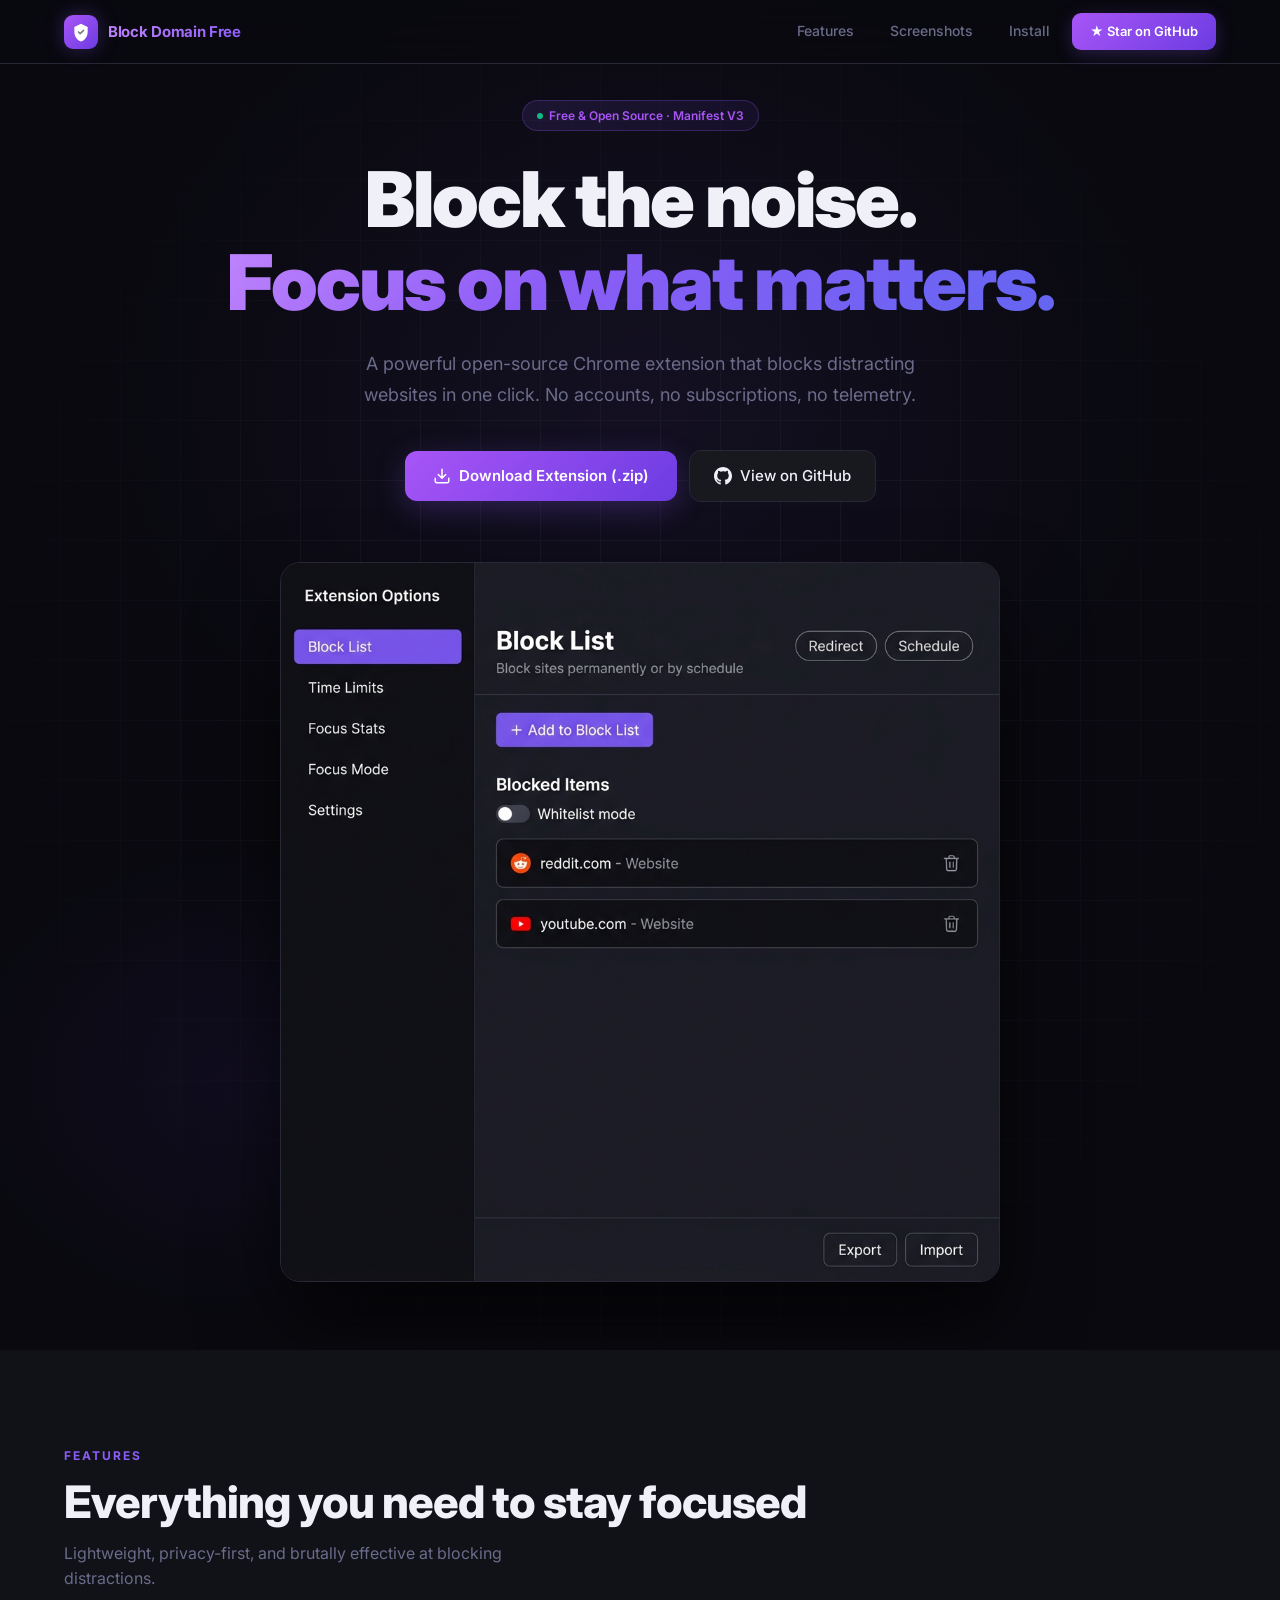
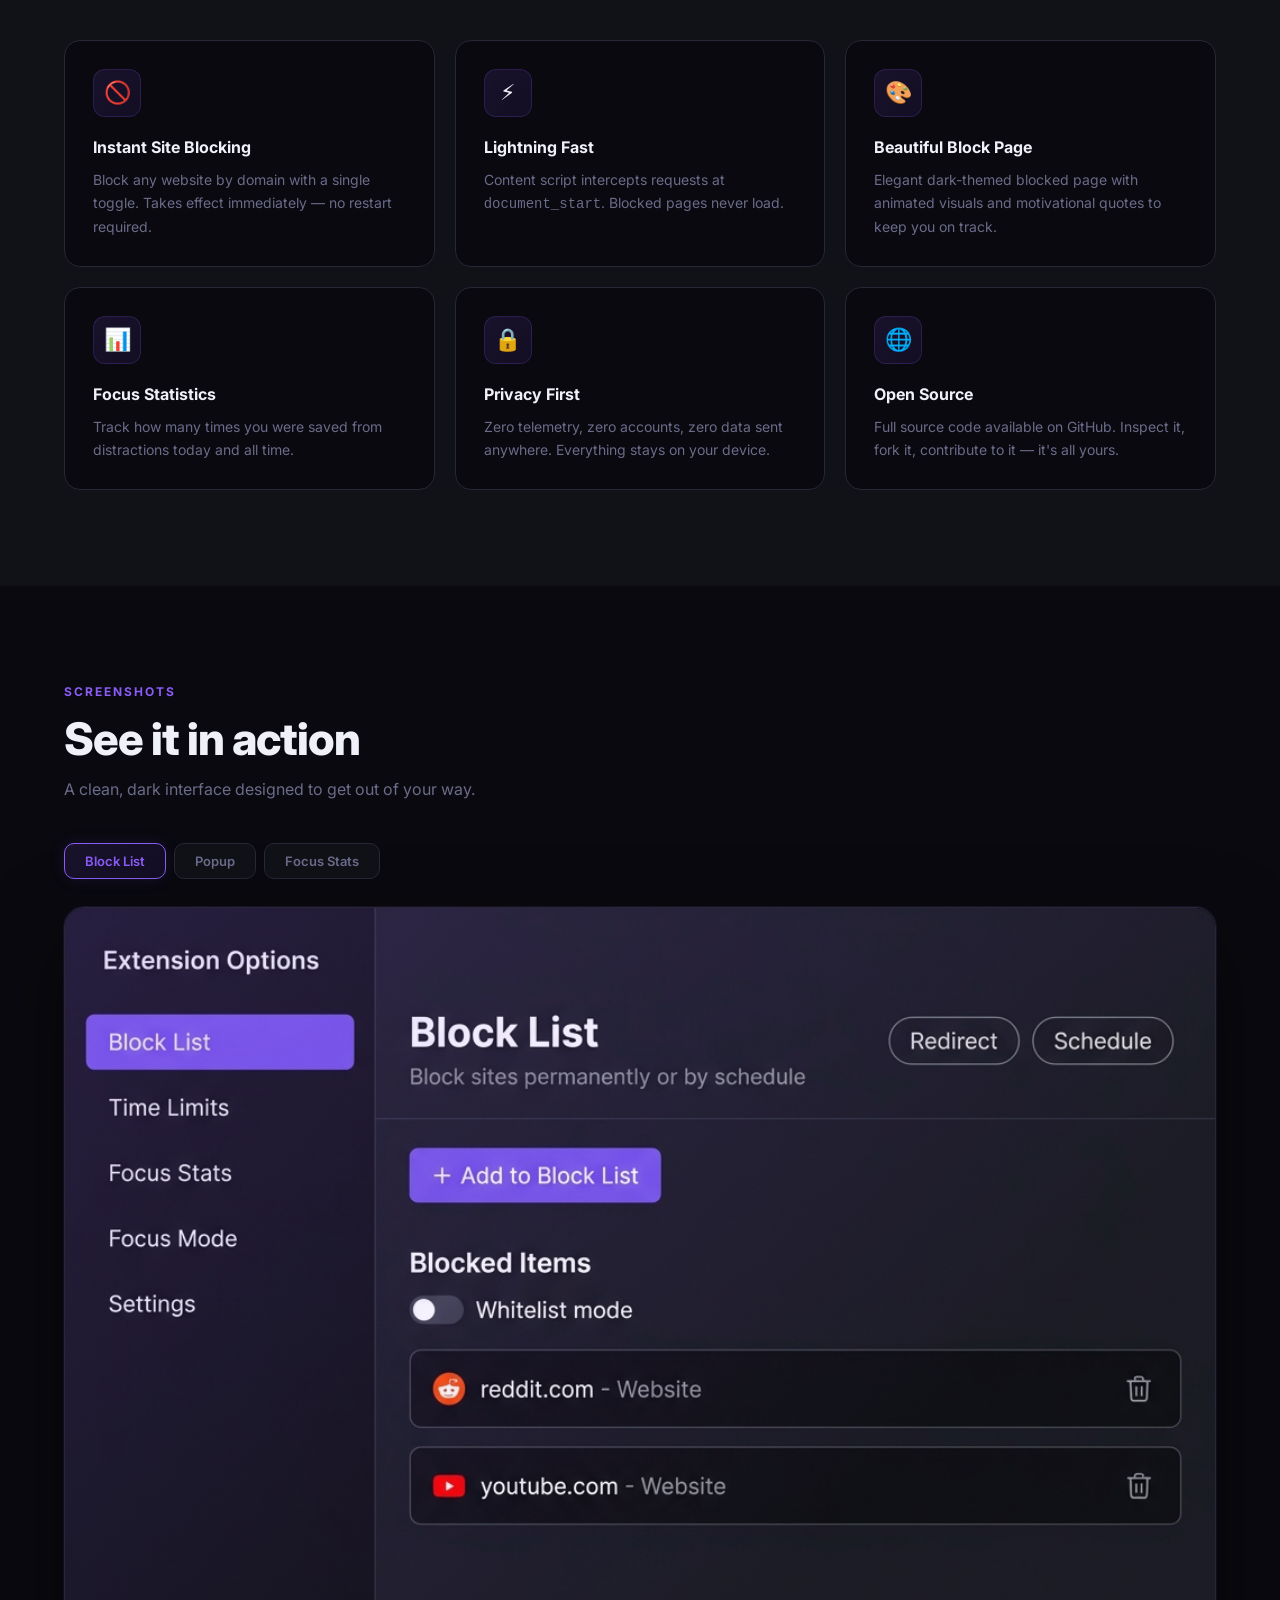
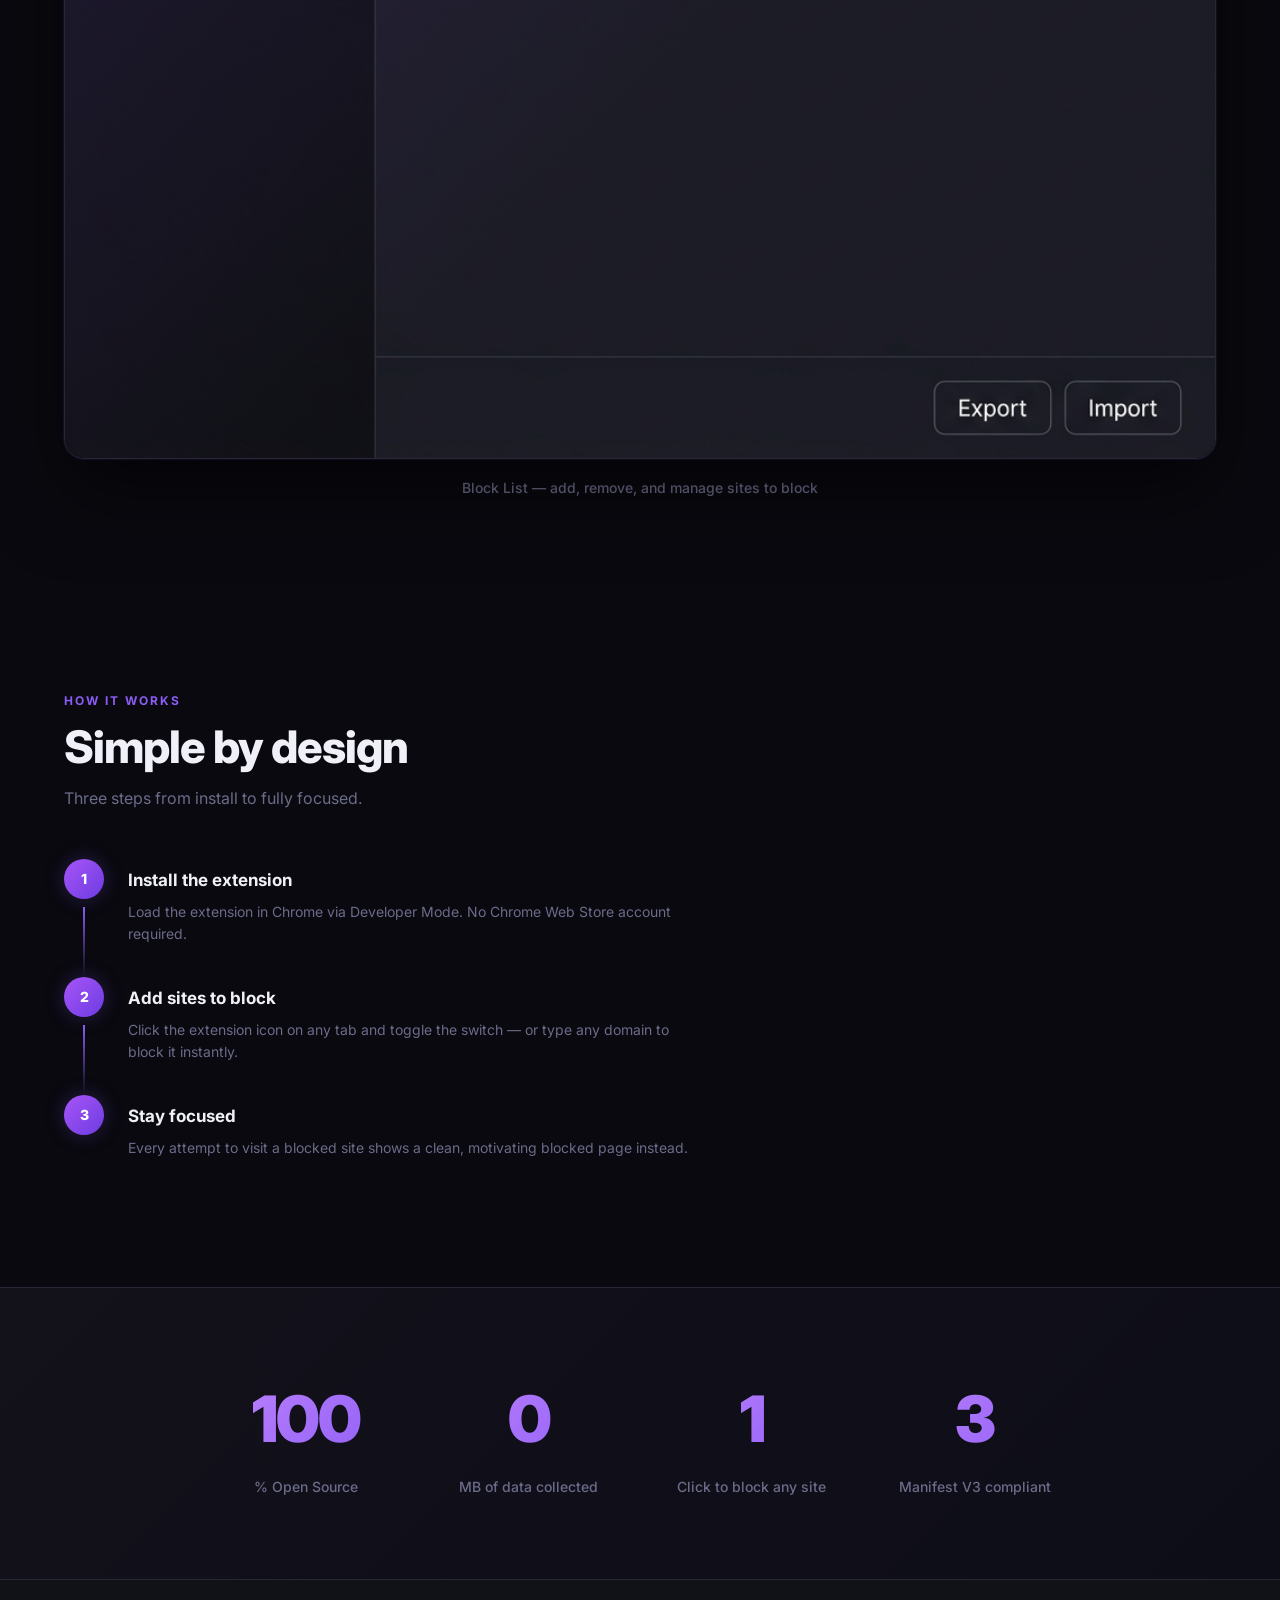
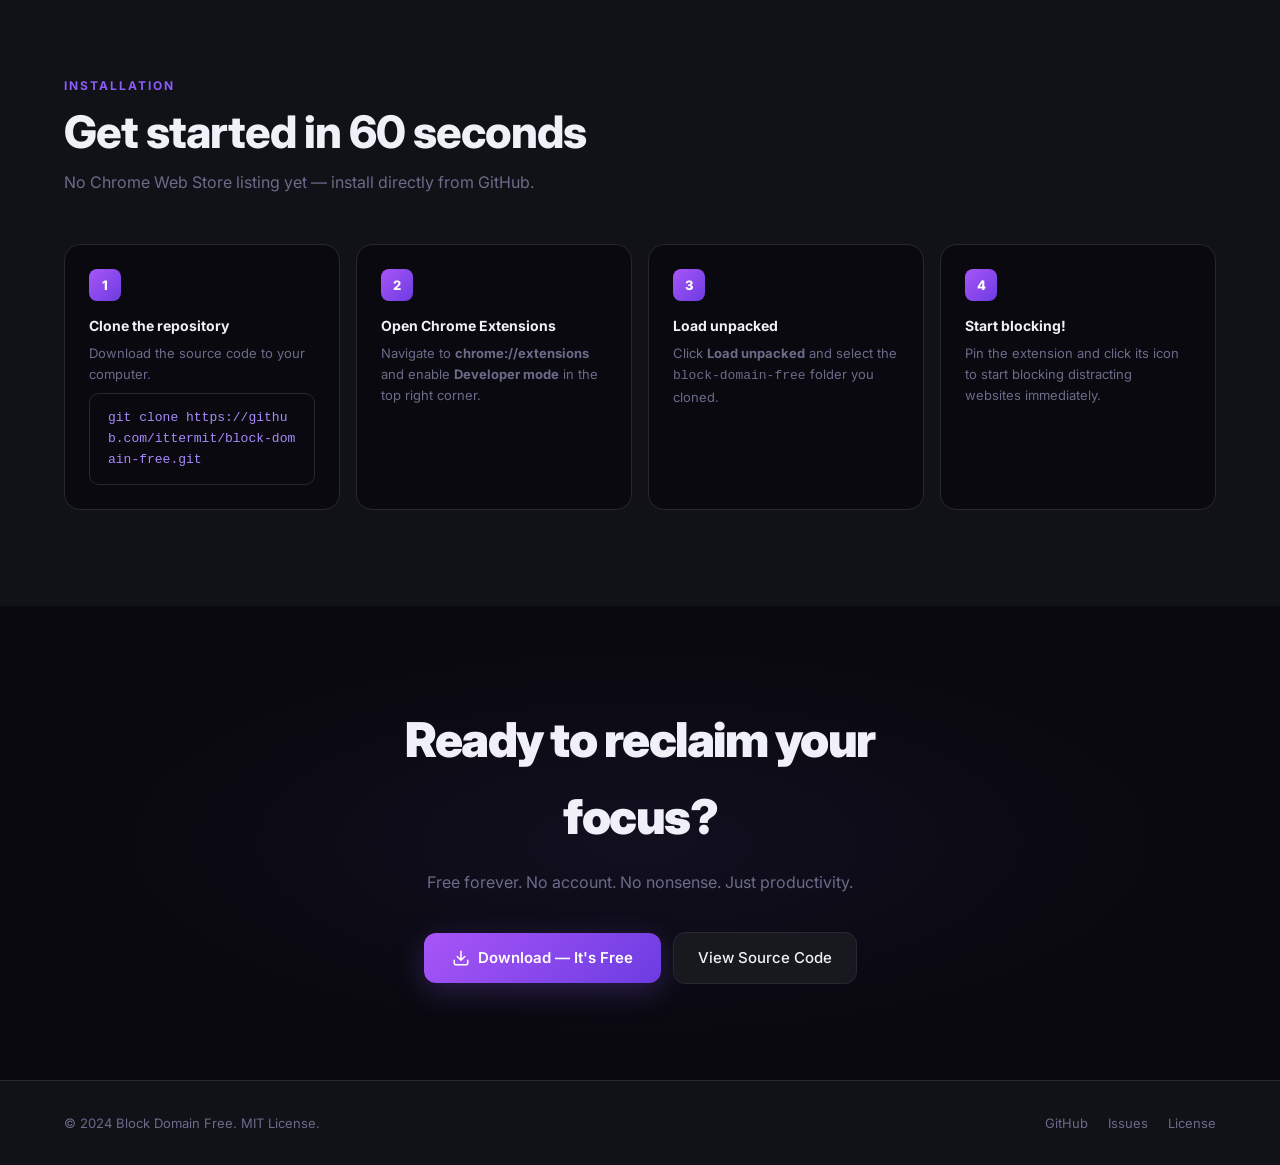
==== commit 89000e1c: "release: Block Domain Free v1.0.0" ====
--- a/docs/index.html
+++ b/docs/index.html
@@ -1,17 +1,17 @@
-<!DOCTYPE html>
+﻿<!DOCTYPE html>
 <html lang="en">
 <head>
   <meta charset="UTF-8" />
   <meta name="viewport" content="width=device-width, initial-scale=1.0" />
 
   <!-- SEO -->
-  <title>BlockSite Clone — Free Open-Source Site Blocker for Chrome</title>
-  <meta name="description" content="BlockSite Clone is a free, open-source Chrome extension that blocks distracting websites to boost your focus and productivity. No account needed." />
+  <title>Block Domain Free — Free Open-Source Site Blocker for Chrome</title>
+  <meta name="description" content="Block Domain Free is a free, open-source Chrome extension that blocks distracting websites to boost your focus and productivity. No account needed." />
   <meta name="keywords" content="site blocker, chrome extension, productivity, block websites, focus, open source" />
   <meta name="author" content="block-domain-free" />
 
   <!-- Open Graph -->
-  <meta property="og:title" content="BlockSite Clone — Free Chrome Extension" />
+  <meta property="og:title" content="Block Domain Free — Free Chrome Extension" />
   <meta property="og:description" content="Block distracting websites with one click. Free &amp; open-source Chrome extension." />
   <meta property="og:image" content="hero.png" />
   <meta property="og:type" content="website" />
@@ -473,7 +473,7 @@
           <path d="M9 12l2 2 4-4" stroke="rgba(0,0,0,0.5)" stroke-width="2" stroke-linecap="round" stroke-linejoin="round"/>
         </svg>
       </div>
-      <span>BlockSite Clone</span>
+      <span>Block Domain Free</span>
     </a>
     <div class="nav-links">
       <a class="nav-link" href="#features">Features</a>
@@ -505,11 +505,11 @@
     </p>
 
     <div class="hero-actions">
-      <a class="btn-primary" href="#install">
+      <a class="btn-primary" href="https://github.com/ittermit/block-domain-free/releases/download/v1.0.0/block-domain-free.zip" download>
         <svg width="18" height="18" viewBox="0 0 24 24" fill="none">
           <path d="M21 15v4a2 2 0 01-2 2H5a2 2 0 01-2-2v-4M7 10l5 5 5-5M12 15V3" stroke="currentColor" stroke-width="2" stroke-linecap="round" stroke-linejoin="round"/>
         </svg>
-        Install Extension
+        Download Extension (.zip)
       </a>
       <a class="btn-secondary" href="https://github.com/ittermit/block-domain-free" target="_blank">
         <svg width="18" height="18" viewBox="0 0 24 24" fill="currentColor">
@@ -521,7 +521,7 @@
 
     <div class="hero-img-wrap">
       <div class="hero-img-glow"></div>
-      <img src="screenshot_blocklist.png" alt="BlockSite Clone block list UI screenshot" />
+      <img src="screenshot_blocklist.png" alt="Block Domain Free block list UI screenshot" />
     </div>
   </section>
 
@@ -693,7 +693,12 @@
       <h2>Ready to reclaim your focus?</h2>
       <p>Free forever. No account. No nonsense. Just productivity.</p>
       <div class="hero-actions">
-        <a class="btn-primary" href="#install">Install Now — It's Free</a>
+        <a class="btn-primary" href="https://github.com/ittermit/block-domain-free/releases/download/v1.0.0/block-domain-free.zip" download>
+          <svg width="18" height="18" viewBox="0 0 24 24" fill="none">
+            <path d="M21 15v4a2 2 0 01-2 2H5a2 2 0 01-2-2v-4M7 10l5 5 5-5M12 15V3" stroke="currentColor" stroke-width="2" stroke-linecap="round" stroke-linejoin="round"/>
+          </svg>
+          Download — It's Free
+        </a>
         <a class="btn-secondary" href="https://github.com/ittermit/block-domain-free" target="_blank">
           View Source Code
         </a>
@@ -703,7 +708,7 @@
 
   <!-- Footer -->
   <footer>
-    <span>© 2024 BlockSite Clone. MIT License.</span>
+    <span>© 2024 Block Domain Free. MIT License.</span>
     <div class="footer-links">
       <a href="https://github.com/ittermit/block-domain-free" target="_blank">GitHub</a>
       <a href="https://github.com/ittermit/block-domain-free/issues" target="_blank">Issues</a>
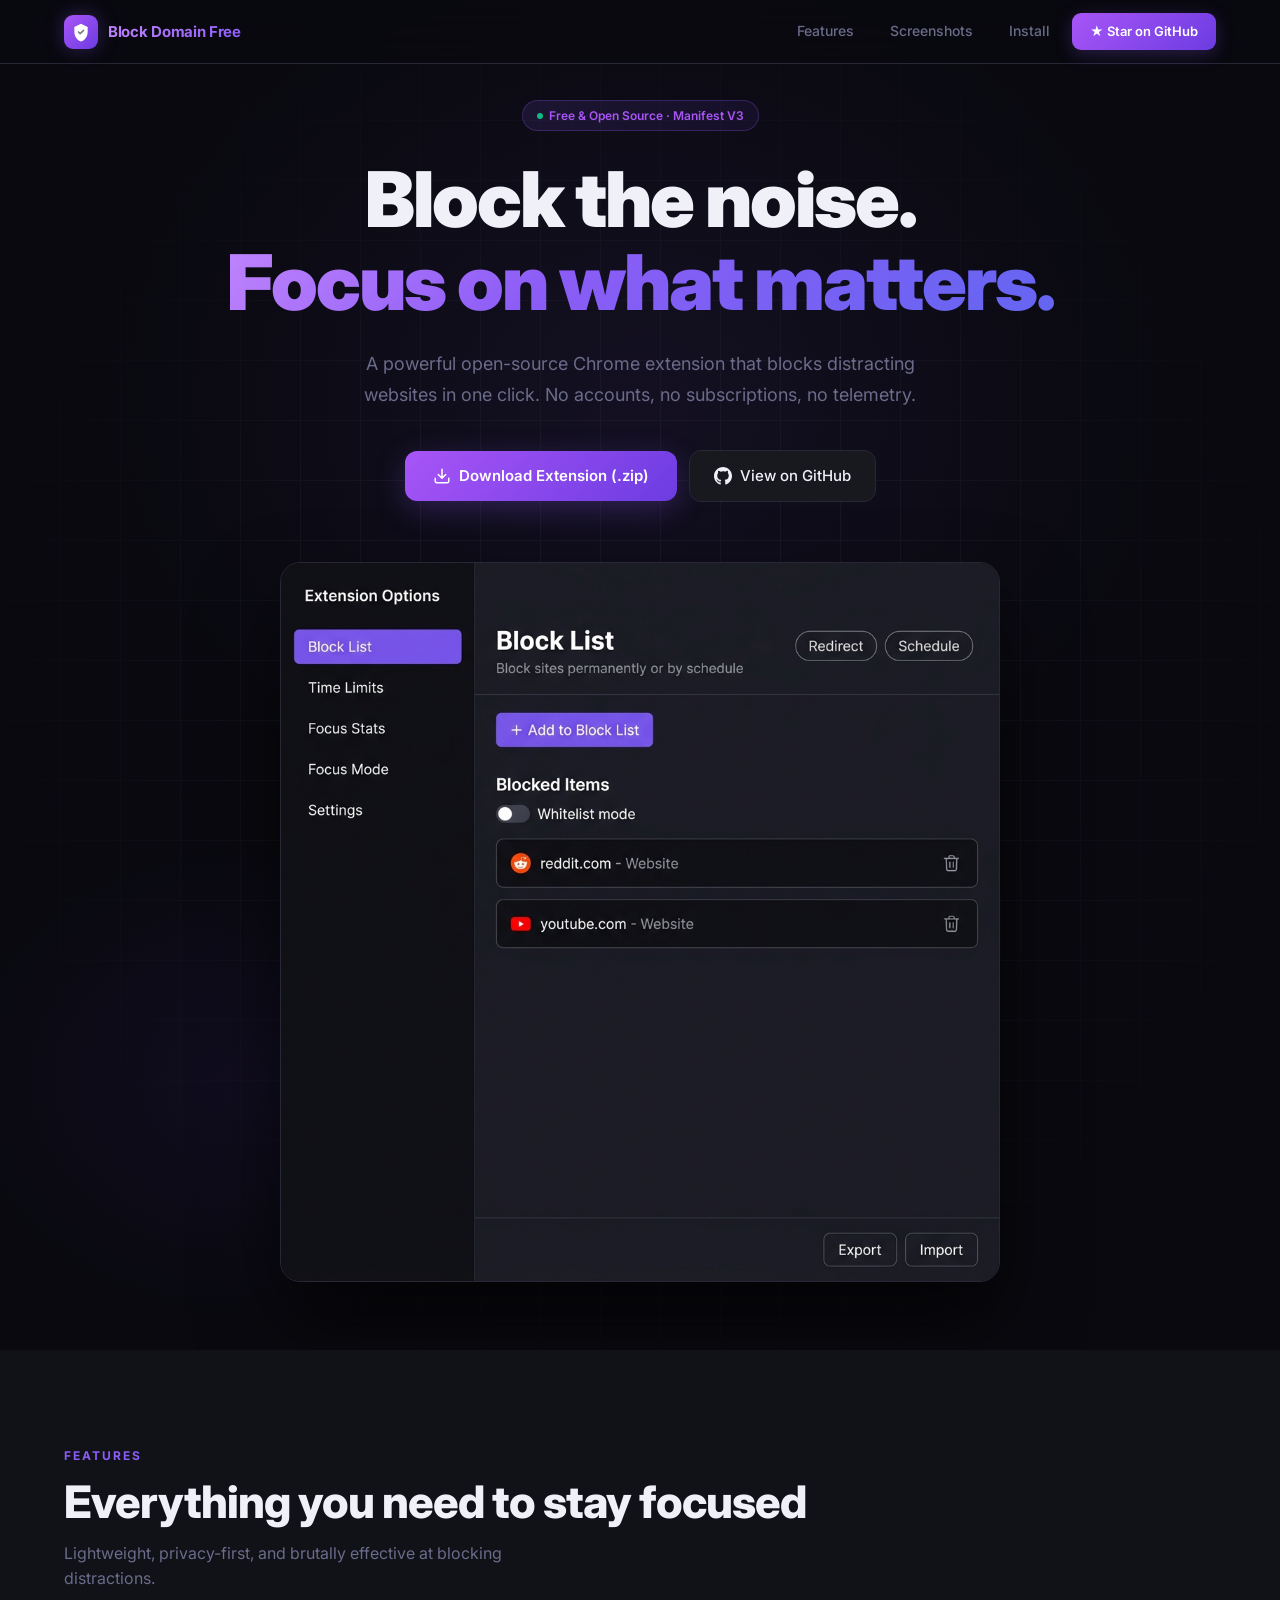
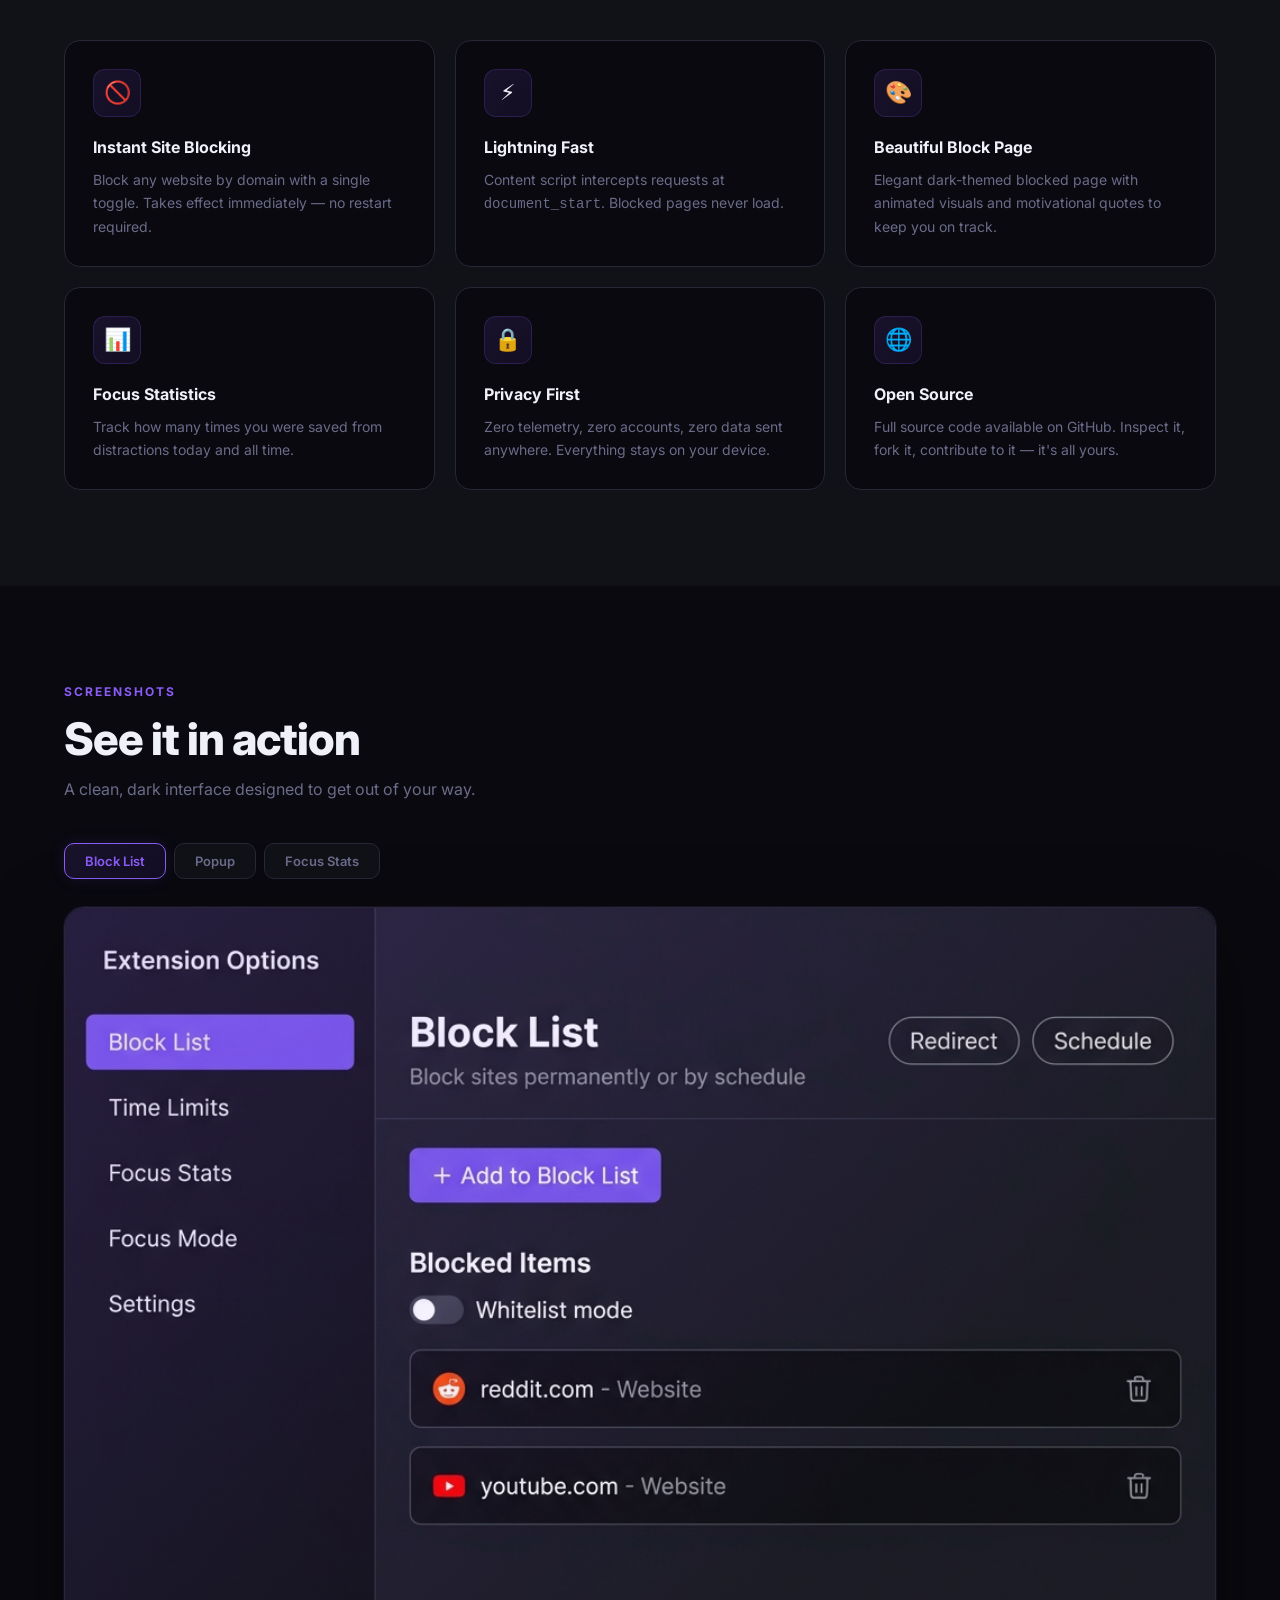
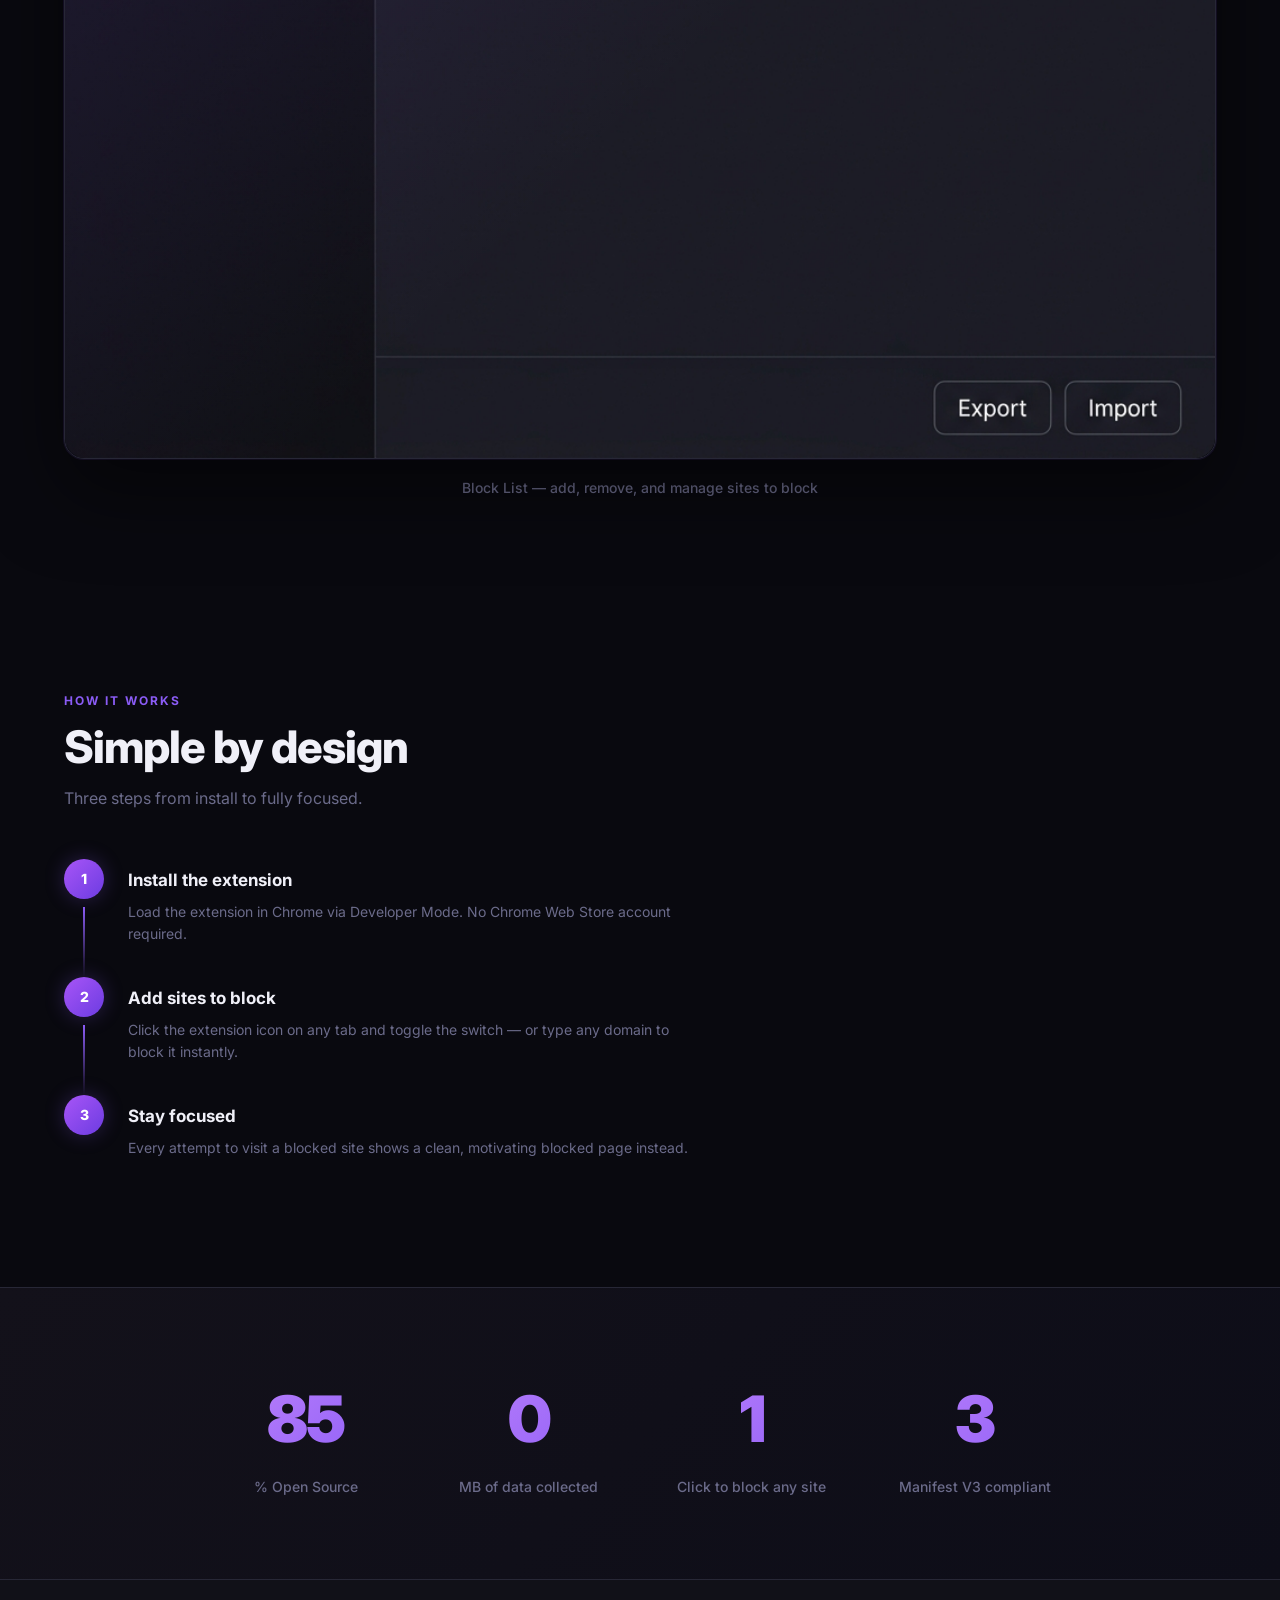
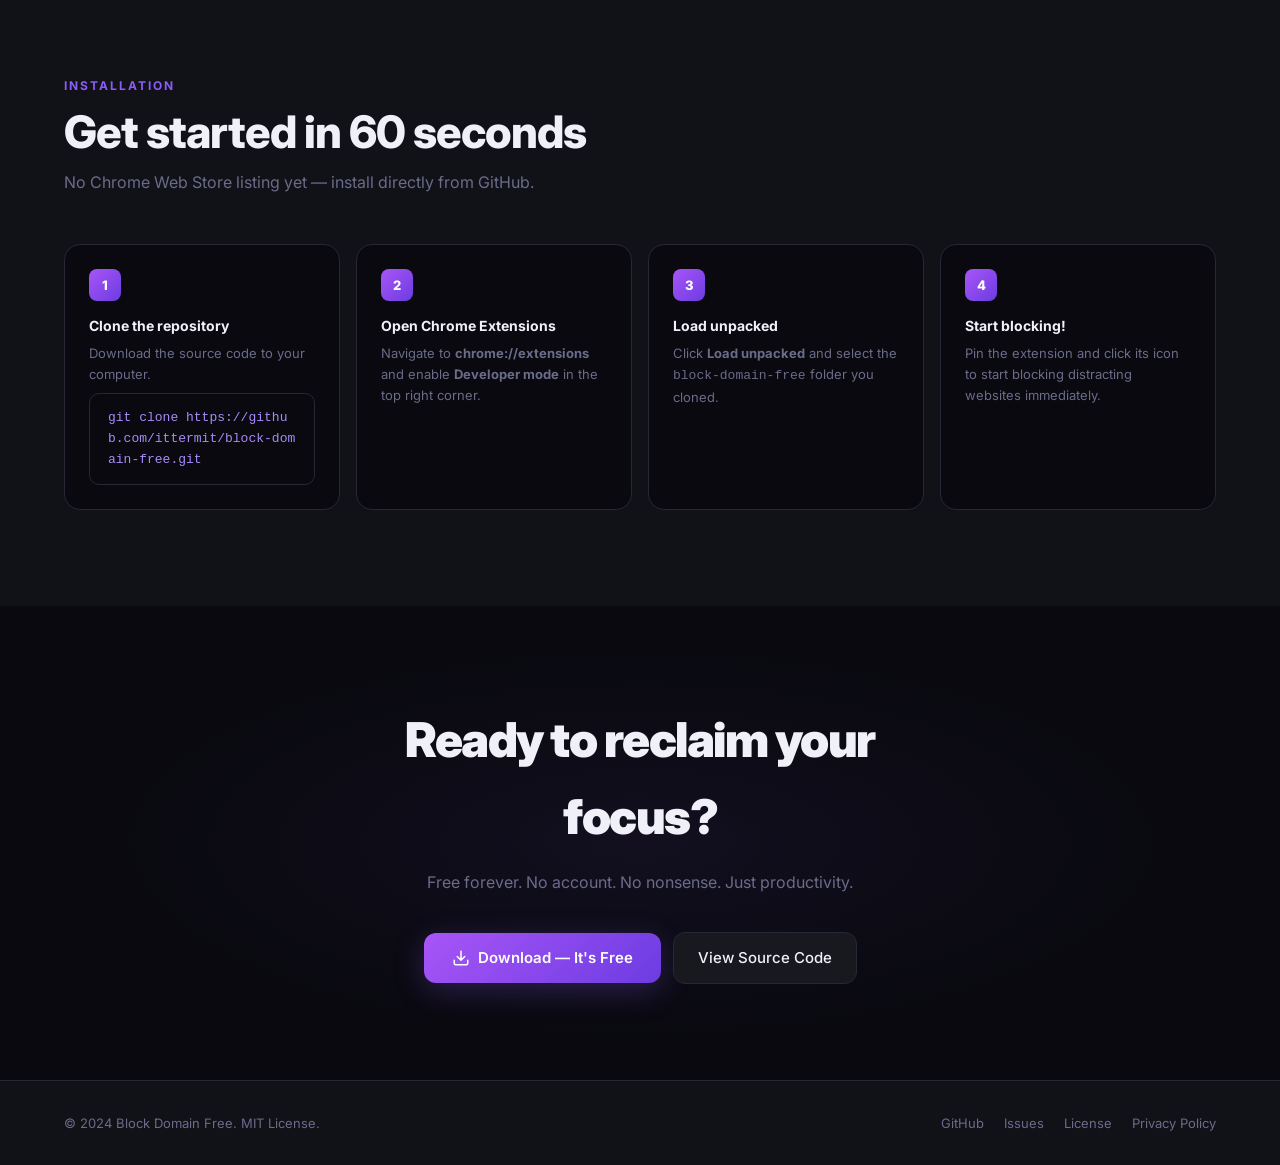
==== commit 9e6baf05: "feat: add Privacy Policy, store screenshots, promo banner" ====
--- a/docs/index.html
+++ b/docs/index.html
@@ -1,4 +1,4 @@
-﻿<!DOCTYPE html>
+<!DOCTYPE html>
 <html lang="en">
 <head>
   <meta charset="UTF-8" />
@@ -713,6 +713,7 @@
       <a href="https://github.com/ittermit/block-domain-free" target="_blank">GitHub</a>
       <a href="https://github.com/ittermit/block-domain-free/issues" target="_blank">Issues</a>
       <a href="https://github.com/ittermit/block-domain-free/blob/main/LICENSE" target="_blank">License</a>
+      <a href="privacy.html">Privacy Policy</a>
     </div>
   </footer>
 
